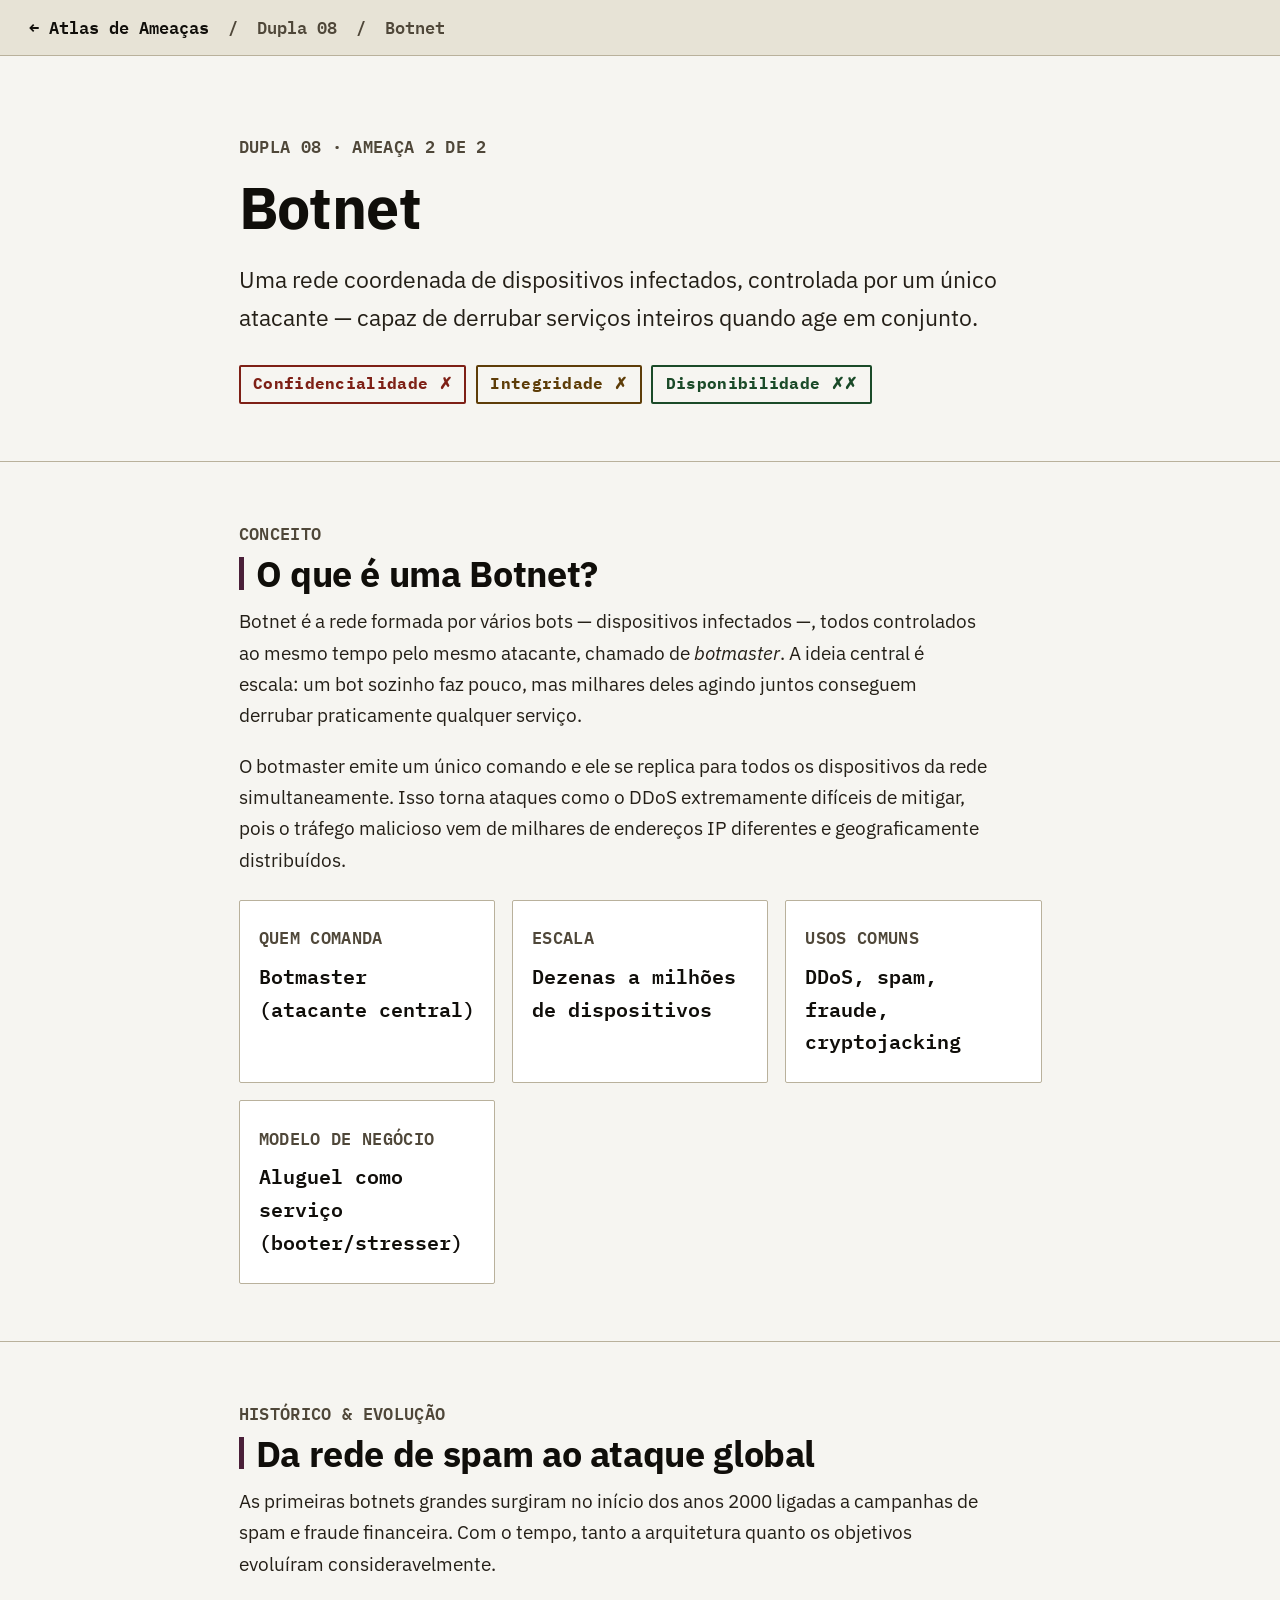
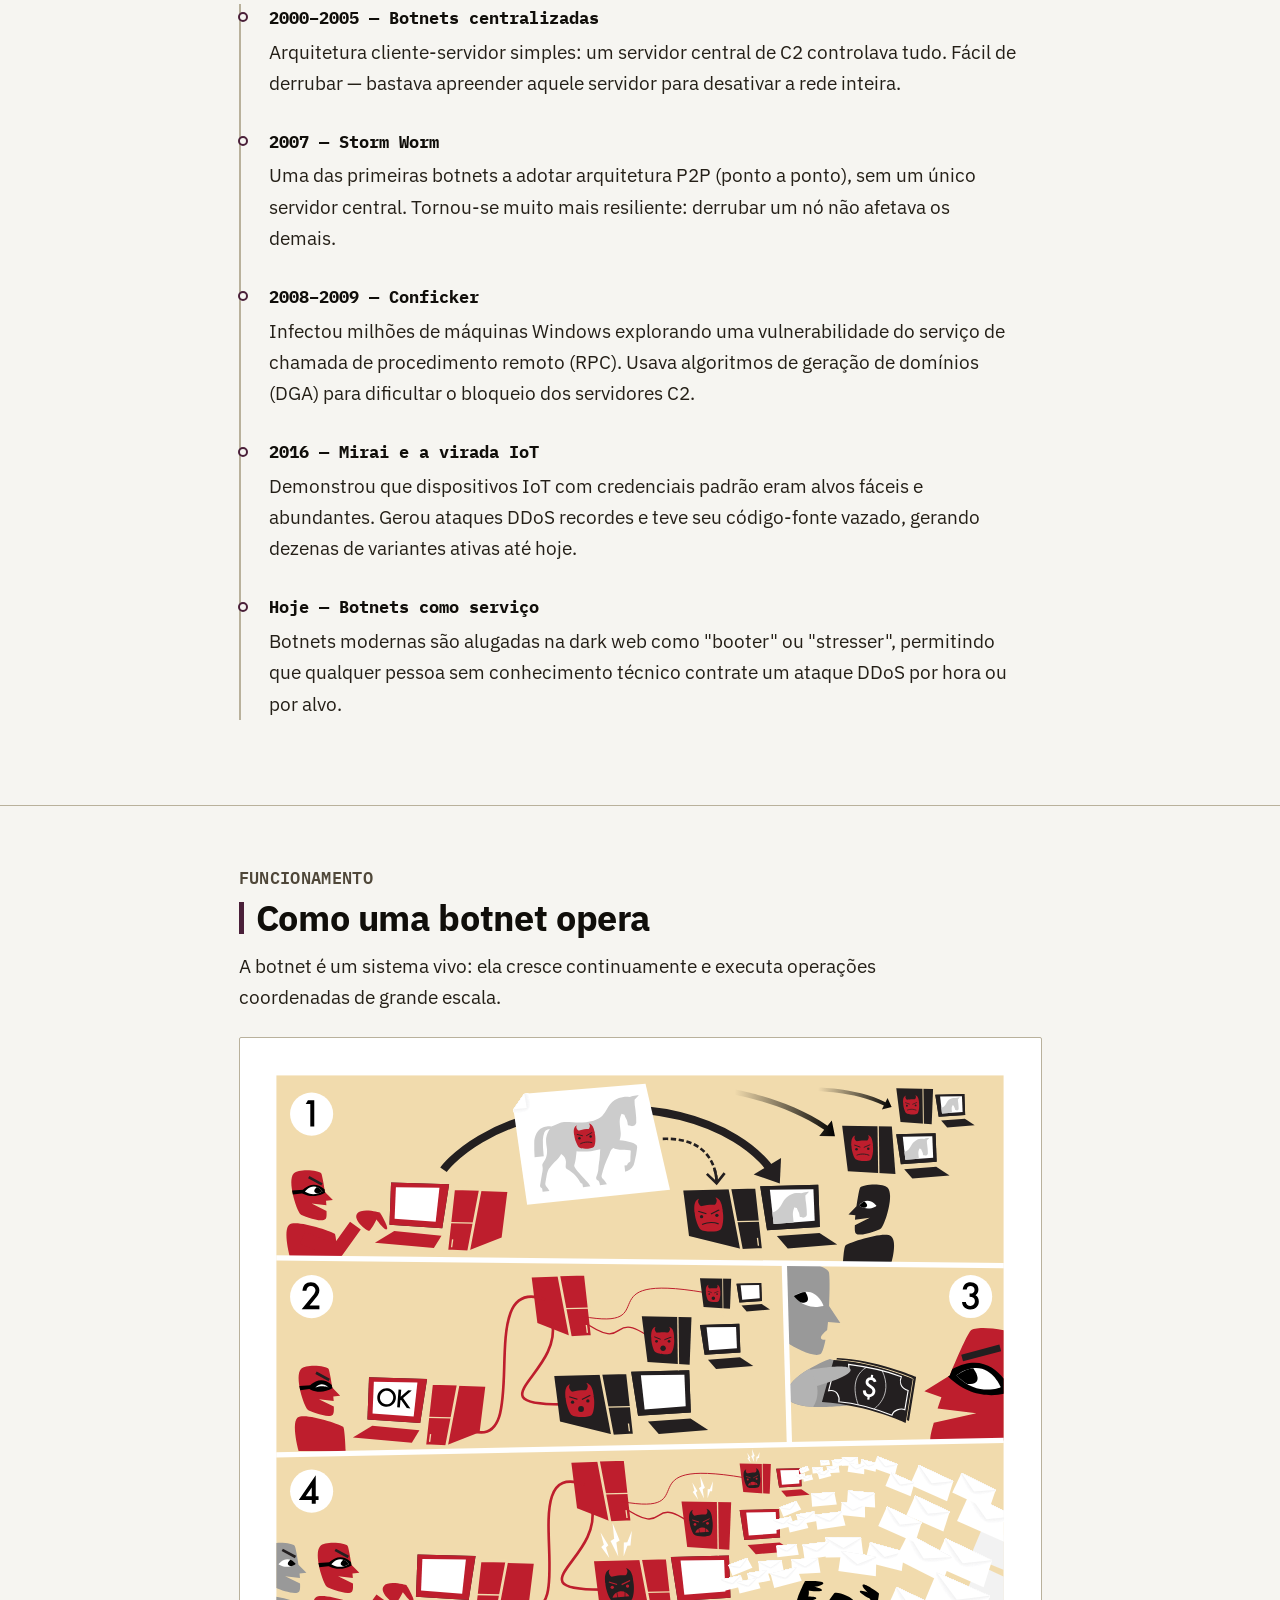
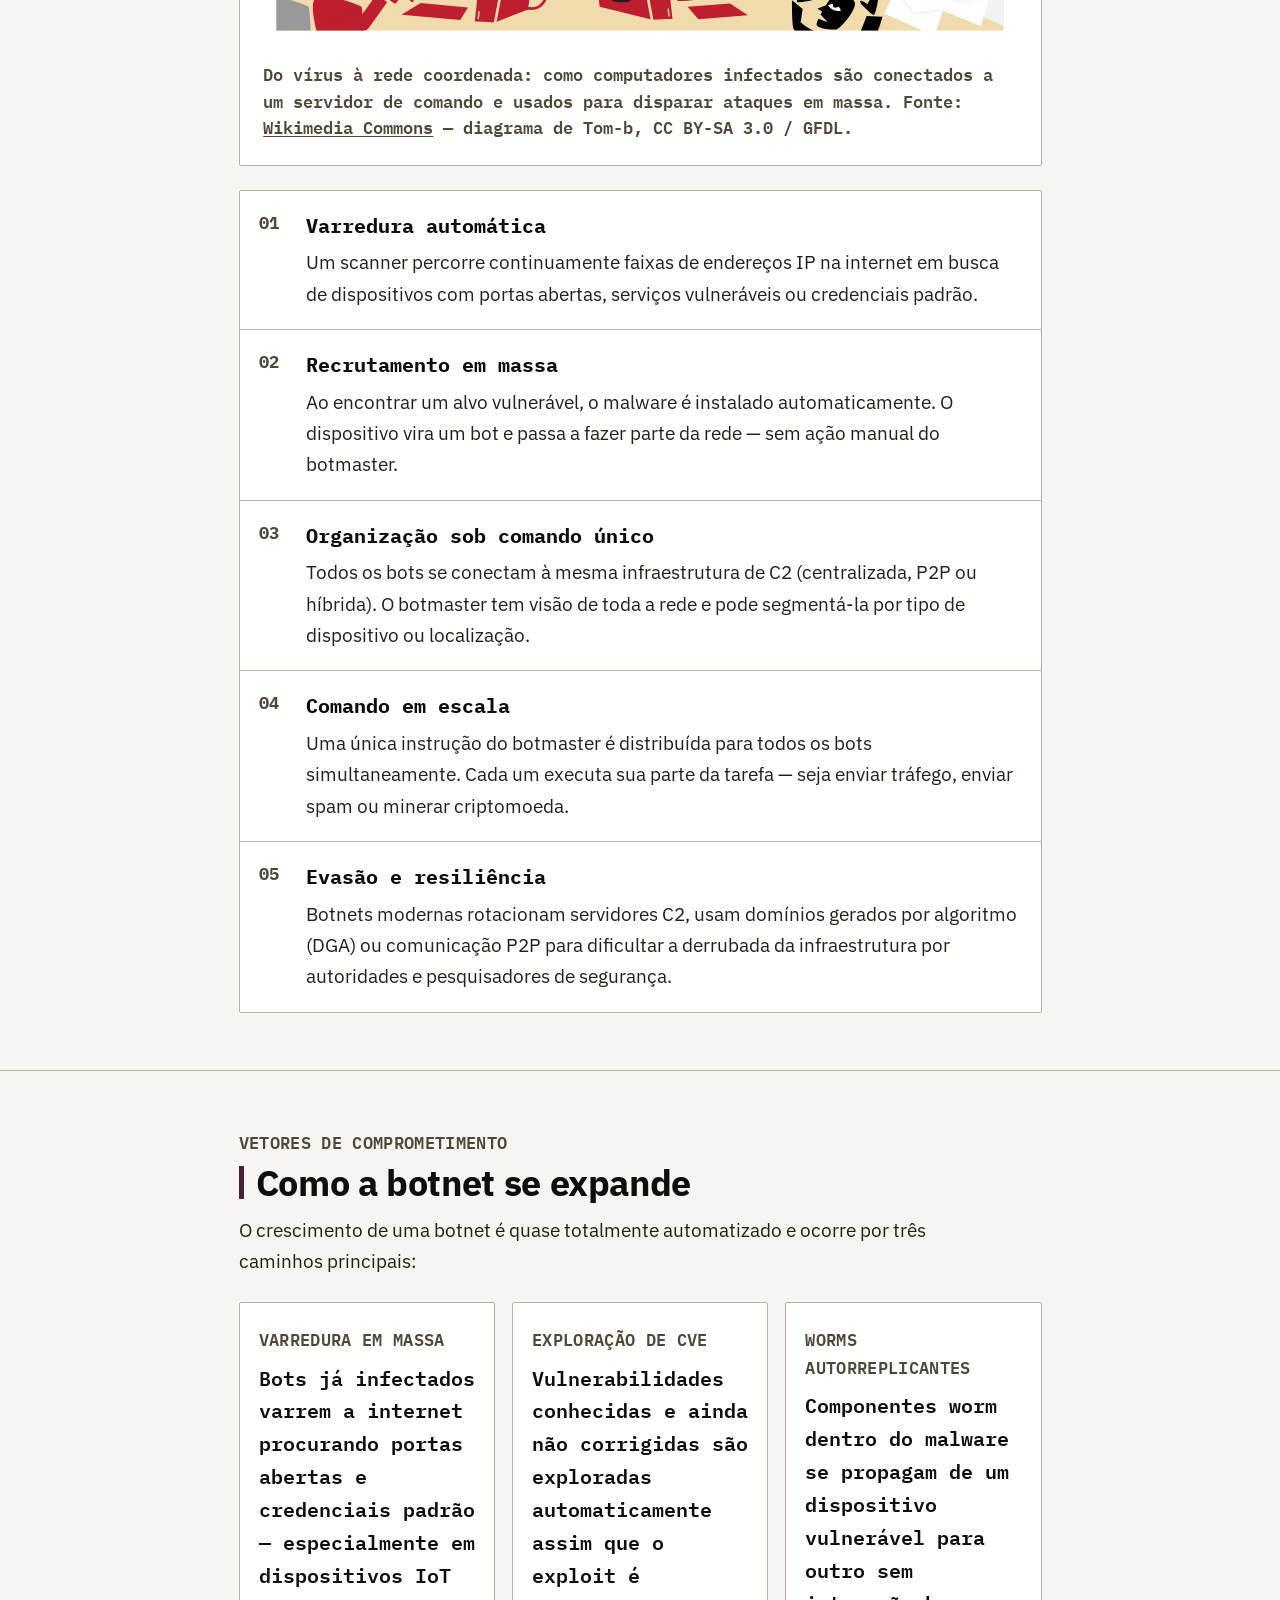
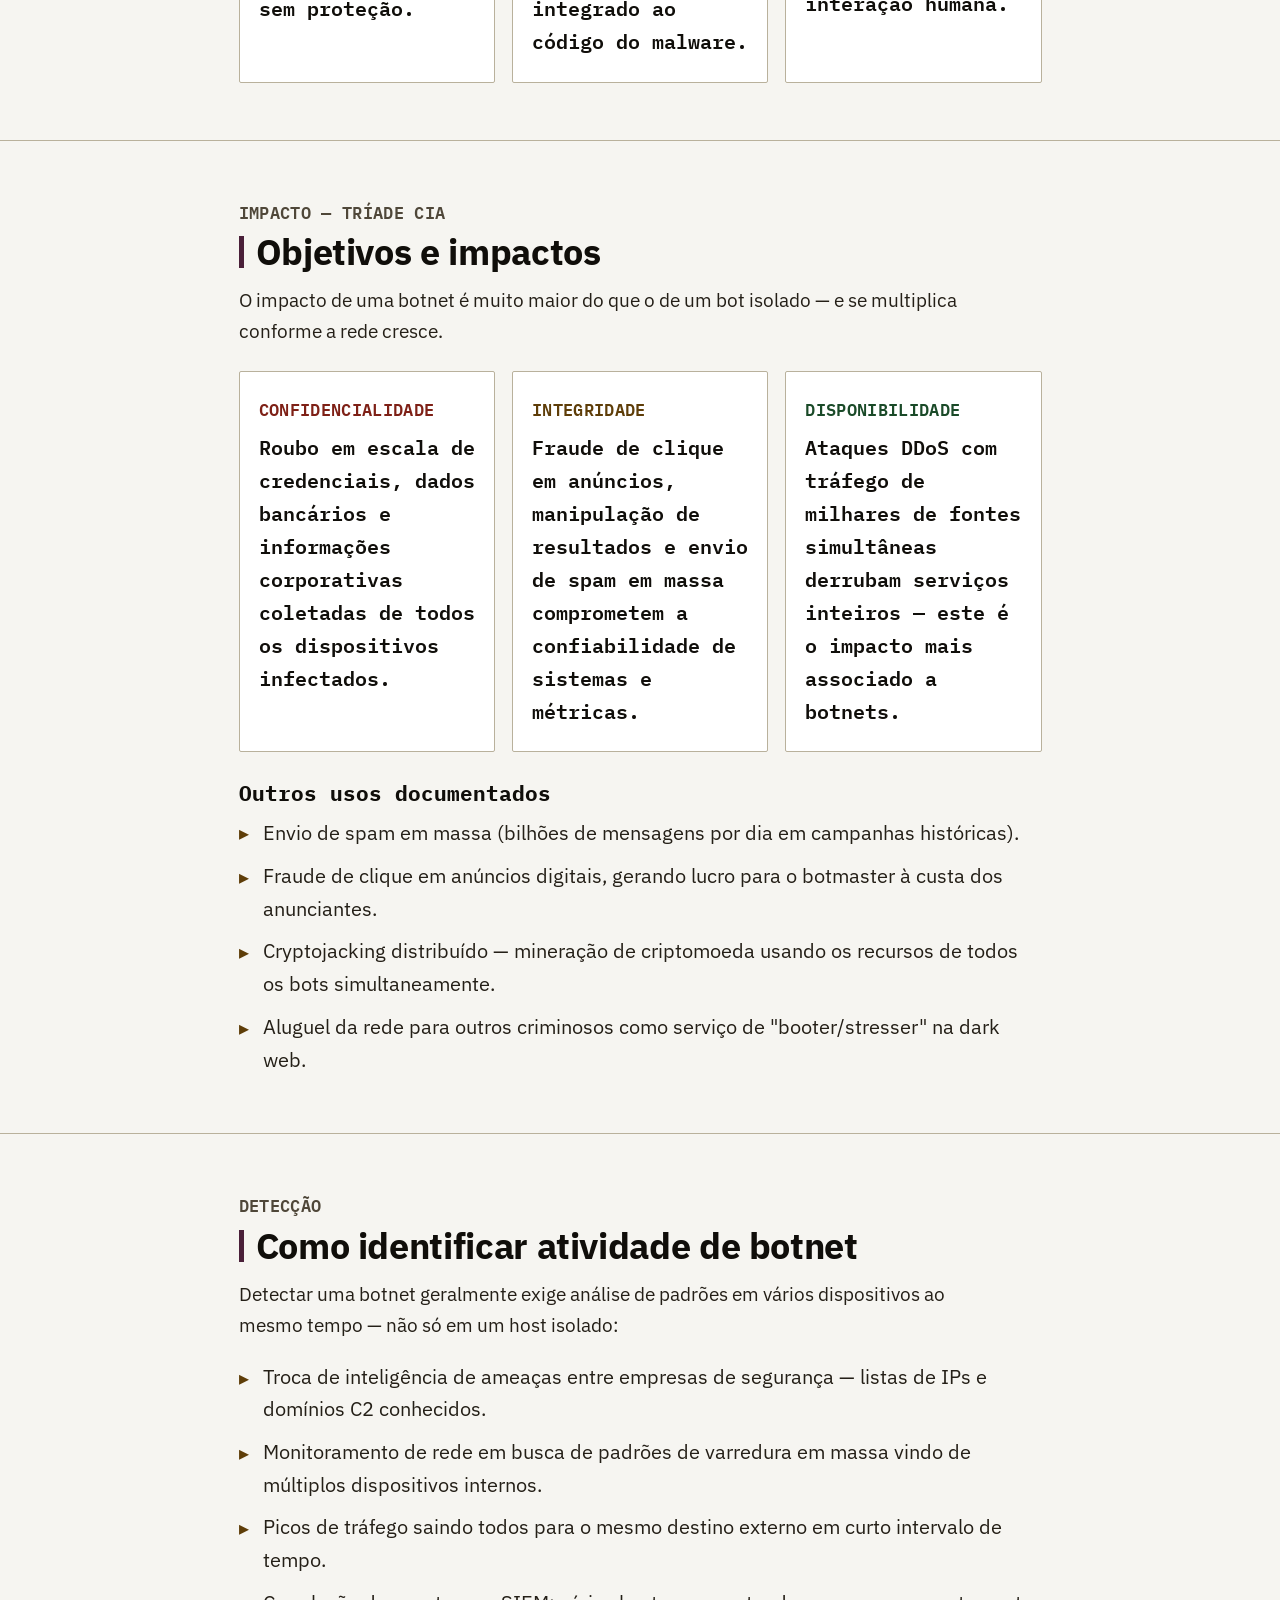
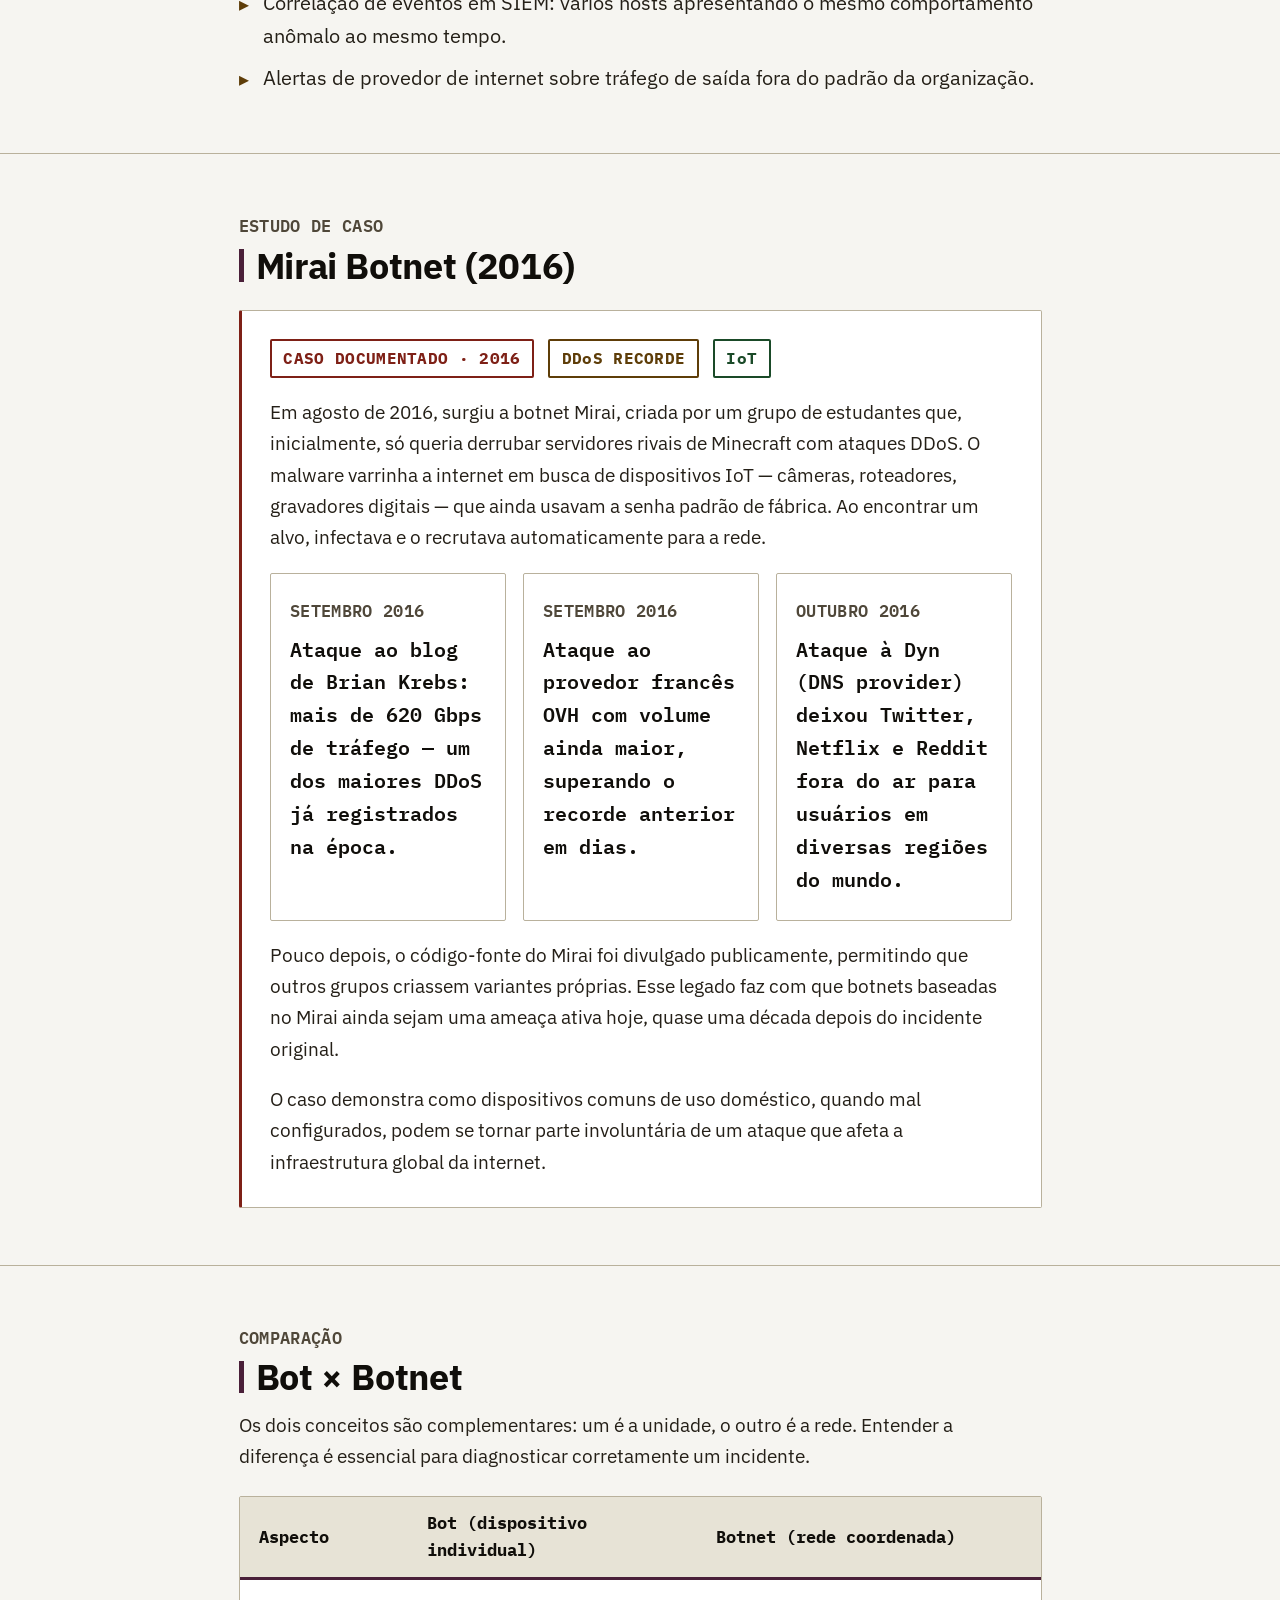
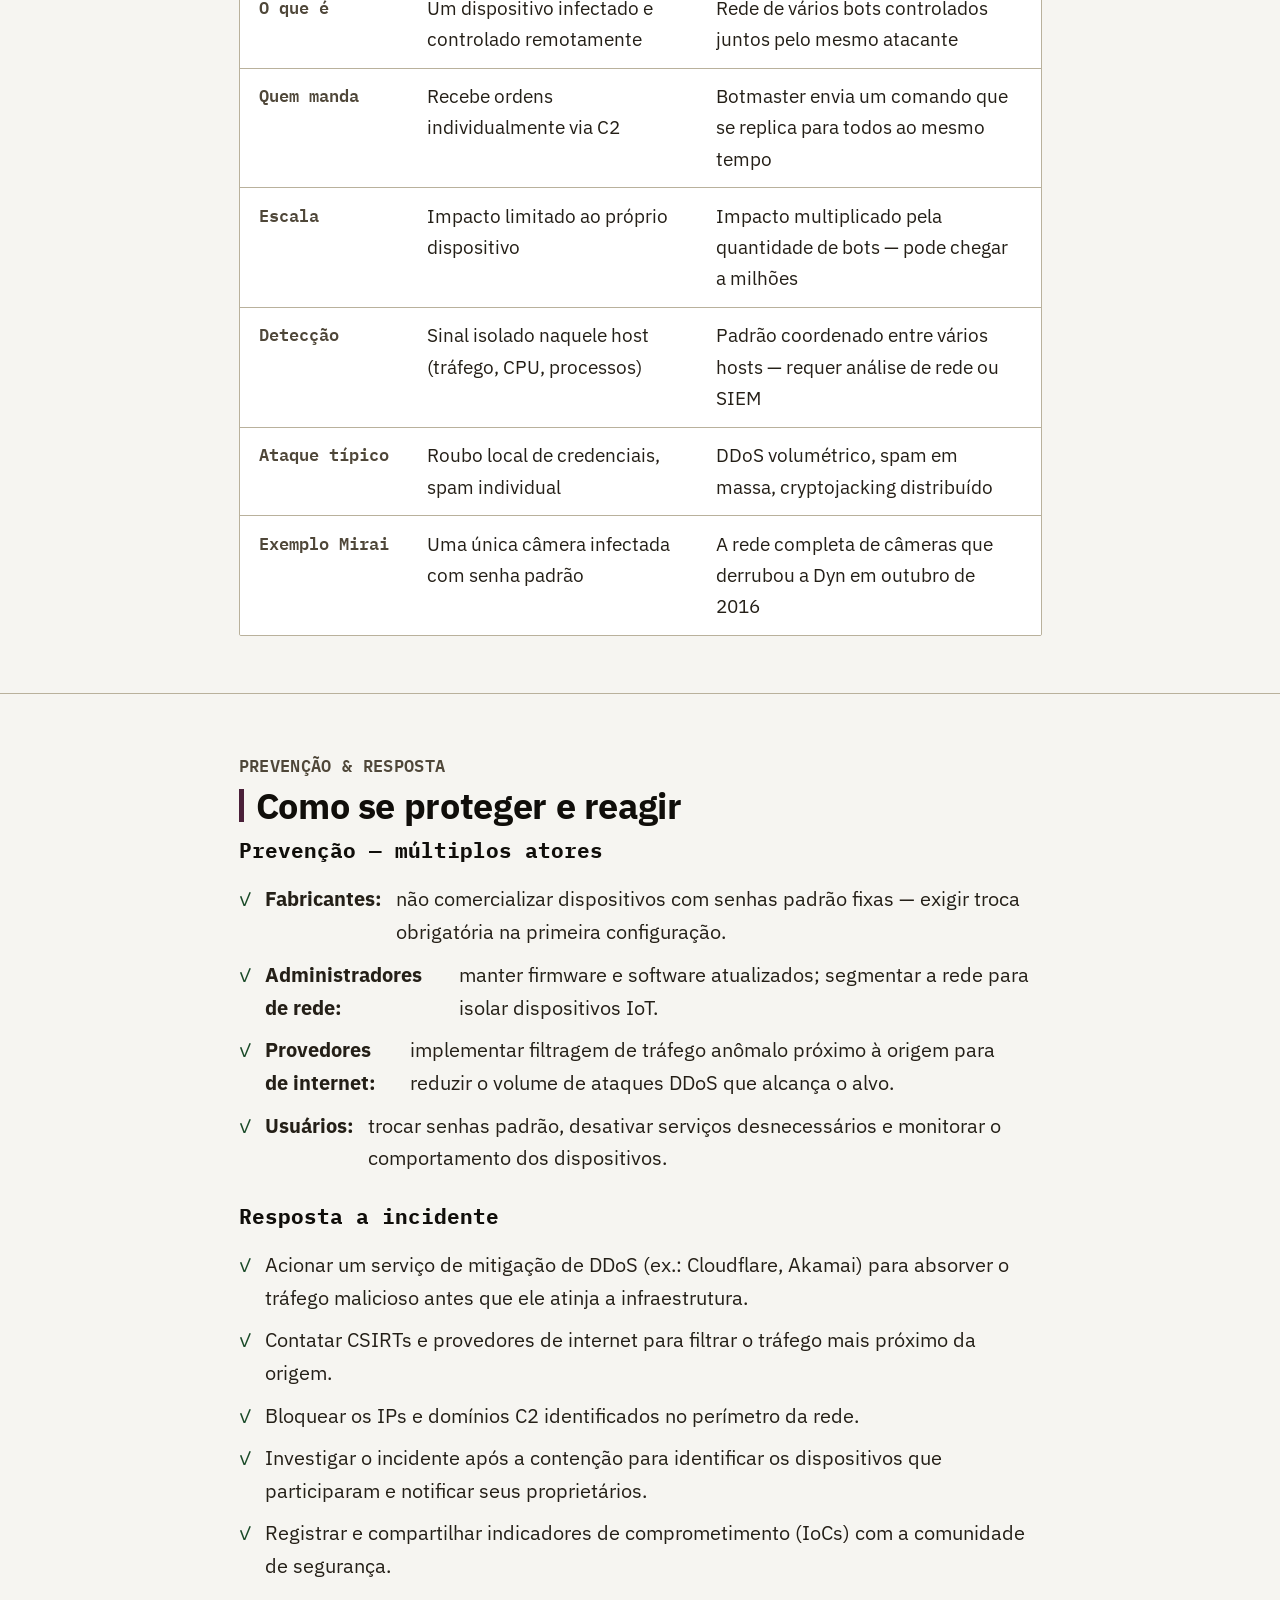
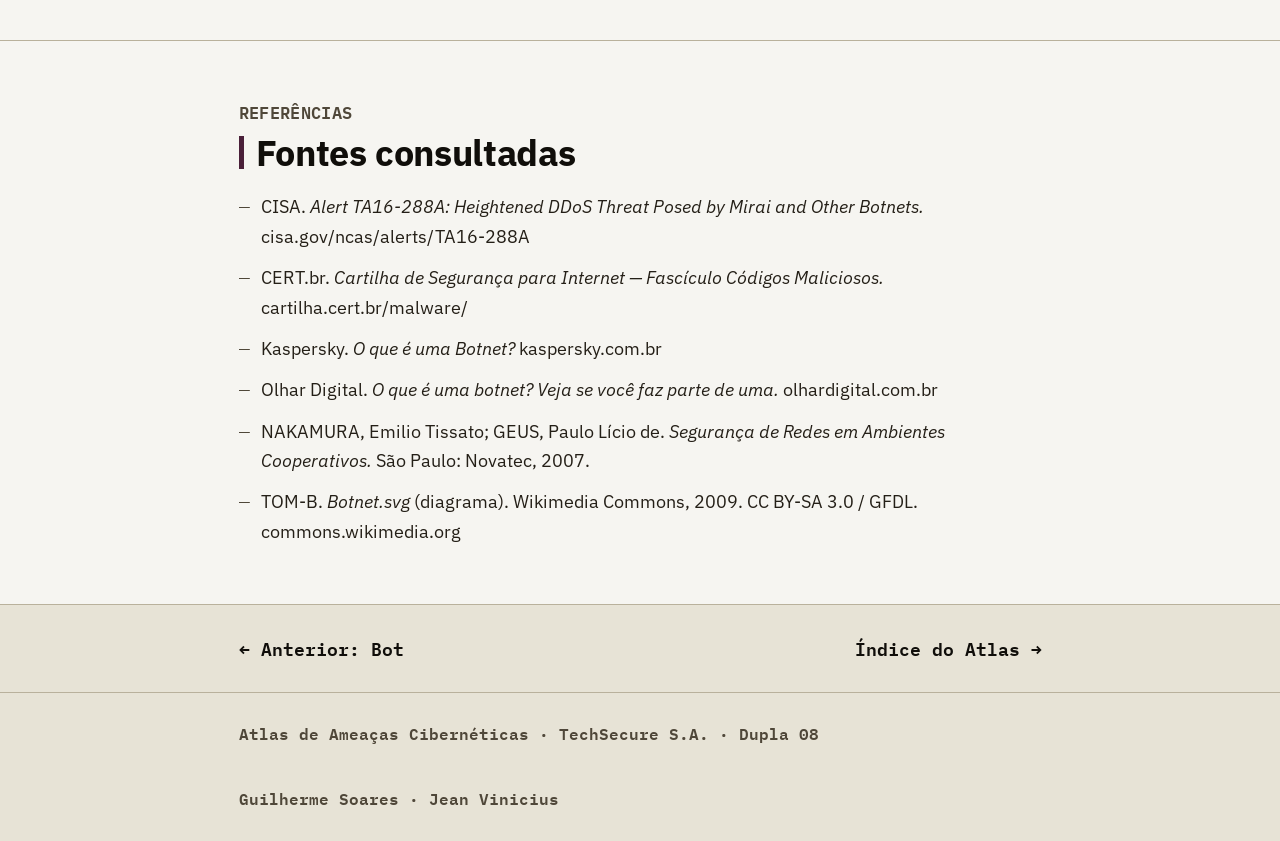
==== dupla08/botnet.html @ 84346258 "Add files via upload" ====
<!DOCTYPE html>
<html lang="pt-BR">
<head>
  <meta charset="UTF-8" />
  <meta name="viewport" content="width=device-width, initial-scale=1.0" />
  <title>Botnet — Atlas de Ameaças Cibernéticas | Dupla 08</title>
  <link rel="stylesheet" href="style.css" />
</head>
<body>

  <!-- Topbar de navegação -->
  <nav class="topbar">
    <a href="../index.html">← Atlas de Ameaças</a>
    <span class="sep">/</span>
    <span>Dupla 08</span>
    <span class="sep">/</span>
    <span>Botnet</span>
  </nav>

  <main>

    <!-- ======= HERO ======= -->
    <section class="hero">
      <div class="container">
        <p class="hero-label">DUPLA 08 · AMEAÇA 2 DE 2</p>
        <h1 class="hero-title">
          <span class="keyword">Botnet</span>
        </h1>
        <p class="hero-summary">
          Uma rede coordenada de dispositivos infectados, controlada por um único atacante — capaz de derrubar serviços inteiros quando age em conjunto.
        </p>
        <div class="cia-badges">
          <span class="badge badge-c">Confidencialidade ✗</span>
          <span class="badge badge-i">Integridade ✗</span>
          <span class="badge badge-a">Disponibilidade ✗✗</span>
        </div>
      </div>
    </section>

    <!-- ======= O QUE É ======= -->
    <section id="conceito">
      <div class="container">
        <span class="section-tag">CONCEITO</span>
        <h2>O que é uma Botnet?</h2>
        <p>
          Botnet é a rede formada por vários bots — dispositivos infectados —, todos controlados ao mesmo tempo pelo mesmo atacante, chamado de <em>botmaster</em>. A ideia central é escala: um bot sozinho faz pouco, mas milhares deles agindo juntos conseguem derrubar praticamente qualquer serviço.
        </p>
        <p>
          O botmaster emite um único comando e ele se replica para todos os dispositivos da rede simultaneamente. Isso torna ataques como o DDoS extremamente difíceis de mitigar, pois o tráfego malicioso vem de milhares de endereços IP diferentes e geograficamente distribuídos.
        </p>

        <div class="card-grid">
          <div class="card">
            <p class="card-label">QUEM COMANDA</p>
            <p class="card-value">Botmaster (atacante central)</p>
          </div>
          <div class="card">
            <p class="card-label">ESCALA</p>
            <p class="card-value">Dezenas a milhões de dispositivos</p>
          </div>
          <div class="card">
            <p class="card-label">USOS COMUNS</p>
            <p class="card-value">DDoS, spam, fraude, cryptojacking</p>
          </div>
          <div class="card">
            <p class="card-label">MODELO DE NEGÓCIO</p>
            <p class="card-value">Aluguel como serviço (booter/stresser)</p>
          </div>
        </div>
      </div>
    </section>

    <!-- ======= HISTÓRICO ======= -->
    <section id="historico">
      <div class="container">
        <span class="section-tag">HISTÓRICO &amp; EVOLUÇÃO</span>
        <h2>Da rede de spam ao ataque global</h2>
        <p>
          As primeiras botnets grandes surgiram no início dos anos 2000 ligadas a campanhas de spam e fraude financeira. Com o tempo, tanto a arquitetura quanto os objetivos evoluíram consideravelmente.
        </p>

        <div class="timeline">
          <div class="timeline-item">
            <p class="timeline-year">2000–2005 — Botnets centralizadas</p>
            <p>Arquitetura cliente-servidor simples: um servidor central de C2 controlava tudo. Fácil de derrubar — bastava apreender aquele servidor para desativar a rede inteira.</p>
          </div>
          <div class="timeline-item">
            <p class="timeline-year">2007 — Storm Worm</p>
            <p>Uma das primeiras botnets a adotar arquitetura P2P (ponto a ponto), sem um único servidor central. Tornou-se muito mais resiliente: derrubar um nó não afetava os demais.</p>
          </div>
          <div class="timeline-item">
            <p class="timeline-year">2008–2009 — Conficker</p>
            <p>Infectou milhões de máquinas Windows explorando uma vulnerabilidade do serviço de chamada de procedimento remoto (RPC). Usava algoritmos de geração de domínios (DGA) para dificultar o bloqueio dos servidores C2.</p>
          </div>
          <div class="timeline-item">
            <p class="timeline-year">2016 — Mirai e a virada IoT</p>
            <p>Demonstrou que dispositivos IoT com credenciais padrão eram alvos fáceis e abundantes. Gerou ataques DDoS recordes e teve seu código-fonte vazado, gerando dezenas de variantes ativas até hoje.</p>
          </div>
          <div class="timeline-item">
            <p class="timeline-year">Hoje — Botnets como serviço</p>
            <p>Botnets modernas são alugadas na dark web como "booter" ou "stresser", permitindo que qualquer pessoa sem conhecimento técnico contrate um ataque DDoS por hora ou por alvo.</p>
          </div>
        </div>
      </div>
    </section>

    <!-- ======= COMO FUNCIONA ======= -->
    <section id="funcionamento">
      <div class="container">
        <span class="section-tag">FUNCIONAMENTO</span>
        <h2>Como uma botnet opera</h2>
        <p>
          A botnet é um sistema vivo: ela cresce continuamente e executa operações coordenadas de grande escala.
        </p>

        <figure class="figure">
          <img src="assets/botnet-diagram.svg" alt="Diagrama em quatro etapas mostrando como um criador de vírus infecta computadores, que se conectam a um servidor de comando e controle, e como um operador de spam compra acesso a essa rede para disparar ataques em massa." />
          <figcaption class="figure-caption">
            Do vírus à rede coordenada: como computadores infectados são conectados a um servidor de comando e usados para disparar ataques em massa.
            Fonte: <a href="https://commons.wikimedia.org/wiki/File:Botnet.svg" target="_blank" rel="noopener">Wikimedia Commons</a> — diagrama de Tom-b, CC BY-SA 3.0 / GFDL.
          </figcaption>
        </figure>

        <div class="steps">
          <div class="step">
            <strong>Varredura automática</strong>
            Um scanner percorre continuamente faixas de endereços IP na internet em busca de dispositivos com portas abertas, serviços vulneráveis ou credenciais padrão.
          </div>
          <div class="step">
            <strong>Recrutamento em massa</strong>
            Ao encontrar um alvo vulnerável, o malware é instalado automaticamente. O dispositivo vira um bot e passa a fazer parte da rede — sem ação manual do botmaster.
          </div>
          <div class="step">
            <strong>Organização sob comando único</strong>
            Todos os bots se conectam à mesma infraestrutura de C2 (centralizada, P2P ou híbrida). O botmaster tem visão de toda a rede e pode segmentá-la por tipo de dispositivo ou localização.
          </div>
          <div class="step">
            <strong>Comando em escala</strong>
            Uma única instrução do botmaster é distribuída para todos os bots simultaneamente. Cada um executa sua parte da tarefa — seja enviar tráfego, enviar spam ou minerar criptomoeda.
          </div>
          <div class="step">
            <strong>Evasão e resiliência</strong>
            Botnets modernas rotacionam servidores C2, usam domínios gerados por algoritmo (DGA) ou comunicação P2P para dificultar a derrubada da infraestrutura por autoridades e pesquisadores de segurança.
          </div>
        </div>
      </div>
    </section>

    <!-- ======= VETORES ======= -->
    <section id="vetores">
      <div class="container">
        <span class="section-tag">VETORES DE COMPROMETIMENTO</span>
        <h2>Como a botnet se expande</h2>
        <p>
          O crescimento de uma botnet é quase totalmente automatizado e ocorre por três caminhos principais:
        </p>

        <div class="card-grid">
          <div class="card">
            <p class="card-label">VARREDURA EM MASSA</p>
            <p class="card-value">Bots já infectados varrem a internet procurando portas abertas e credenciais padrão — especialmente em dispositivos IoT sem proteção.</p>
          </div>
          <div class="card">
            <p class="card-label">EXPLORAÇÃO DE CVE</p>
            <p class="card-value">Vulnerabilidades conhecidas e ainda não corrigidas são exploradas automaticamente assim que o exploit é integrado ao código do malware.</p>
          </div>
          <div class="card">
            <p class="card-label">WORMS AUTORREPLICANTES</p>
            <p class="card-value">Componentes worm dentro do malware se propagam de um dispositivo vulnerável para outro sem interação humana.</p>
          </div>
        </div>
      </div>
    </section>

    <!-- ======= IMPACTO ======= -->
    <section id="impacto">
      <div class="container">
        <span class="section-tag">IMPACTO — TRÍADE CIA</span>
        <h2>Objetivos e impactos</h2>
        <p>
          O impacto de uma botnet é muito maior do que o de um bot isolado — e se multiplica conforme a rede cresce.
        </p>

        <div class="card-grid">
          <div class="card">
            <p class="card-label" style="color: var(--danger);">CONFIDENCIALIDADE</p>
            <p class="card-value">Roubo em escala de credenciais, dados bancários e informações corporativas coletadas de todos os dispositivos infectados.</p>
          </div>
          <div class="card">
            <p class="card-label" style="color: var(--warn);">INTEGRIDADE</p>
            <p class="card-value">Fraude de clique em anúncios, manipulação de resultados e envio de spam em massa comprometem a confiabilidade de sistemas e métricas.</p>
          </div>
          <div class="card">
            <p class="card-label" style="color: var(--ok);">DISPONIBILIDADE</p>
            <p class="card-value">Ataques DDoS com tráfego de milhares de fontes simultâneas derrubam serviços inteiros — este é o impacto mais associado a botnets.</p>
          </div>
        </div>

        <h3 style="margin-top: 1.5rem;">Outros usos documentados</h3>
        <ul class="signal-list" style="margin-top:.5rem;">
          <li>Envio de spam em massa (bilhões de mensagens por dia em campanhas históricas).</li>
          <li>Fraude de clique em anúncios digitais, gerando lucro para o botmaster à custa dos anunciantes.</li>
          <li>Cryptojacking distribuído — mineração de criptomoeda usando os recursos de todos os bots simultaneamente.</li>
          <li>Aluguel da rede para outros criminosos como serviço de "booter/stresser" na dark web.</li>
        </ul>
      </div>
    </section>

    <!-- ======= DETECÇÃO ======= -->
    <section id="deteccao">
      <div class="container">
        <span class="section-tag">DETECÇÃO</span>
        <h2>Como identificar atividade de botnet</h2>
        <p>
          Detectar uma botnet geralmente exige análise de padrões em vários dispositivos ao mesmo tempo — não só em um host isolado:
        </p>

        <ul class="signal-list">
          <li>Troca de inteligência de ameaças entre empresas de segurança — listas de IPs e domínios C2 conhecidos.</li>
          <li>Monitoramento de rede em busca de padrões de varredura em massa vindo de múltiplos dispositivos internos.</li>
          <li>Picos de tráfego saindo todos para o mesmo destino externo em curto intervalo de tempo.</li>
          <li>Correlação de eventos em SIEM: vários hosts apresentando o mesmo comportamento anômalo ao mesmo tempo.</li>
          <li>Alertas de provedor de internet sobre tráfego de saída fora do padrão da organização.</li>
        </ul>
      </div>
    </section>

    <!-- ======= ESTUDO DE CASO ======= -->
    <section id="caso">
      <div class="container">
        <span class="section-tag">ESTUDO DE CASO</span>
        <h2>Mirai Botnet (2016)</h2>

        <div class="casebox">
          <div class="casebox-header">
            <span class="casebox-badge">CASO DOCUMENTADO · 2016</span>
            <span class="casebox-badge" style="color:var(--warn); border-color:var(--warn);">DDoS RECORDE</span>
            <span class="casebox-badge" style="color:var(--ok); border-color:var(--ok);">IoT</span>
          </div>

          <p>
            Em agosto de 2016, surgiu a botnet Mirai, criada por um grupo de estudantes que, inicialmente, só queria derrubar servidores rivais de Minecraft com ataques DDoS. O malware varrinha a internet em busca de dispositivos IoT — câmeras, roteadores, gravadores digitais — que ainda usavam a senha padrão de fábrica. Ao encontrar um alvo, infectava e o recrutava automaticamente para a rede.
          </p>

          <div class="card-grid" style="margin: 1rem 0;">
            <div class="card">
              <p class="card-label">SETEMBRO 2016</p>
              <p class="card-value">Ataque ao blog de Brian Krebs: mais de 620 Gbps de tráfego — um dos maiores DDoS já registrados na época.</p>
            </div>
            <div class="card">
              <p class="card-label">SETEMBRO 2016</p>
              <p class="card-value">Ataque ao provedor francês OVH com volume ainda maior, superando o recorde anterior em dias.</p>
            </div>
            <div class="card">
              <p class="card-label">OUTUBRO 2016</p>
              <p class="card-value">Ataque à Dyn (DNS provider) deixou Twitter, Netflix e Reddit fora do ar para usuários em diversas regiões do mundo.</p>
            </div>
          </div>

          <p>
            Pouco depois, o código-fonte do Mirai foi divulgado publicamente, permitindo que outros grupos criassem variantes próprias. Esse legado faz com que botnets baseadas no Mirai ainda sejam uma ameaça ativa hoje, quase uma década depois do incidente original.
          </p>
          <p>
            O caso demonstra como dispositivos comuns de uso doméstico, quando mal configurados, podem se tornar parte involuntária de um ataque que afeta a infraestrutura global da internet.
          </p>
          
        </div>
      </div>
    </section>

    <!-- ======= TABELA COMPARATIVA ======= -->
    <section id="comparacao">
      <div class="container">
        <span class="section-tag">COMPARAÇÃO</span>
        <h2>Bot × Botnet</h2>
        <p>
          Os dois conceitos são complementares: um é a unidade, o outro é a rede. Entender a diferença é essencial para diagnosticar corretamente um incidente.
        </p>

        <div class="table-wrap">
          <table>
            <thead>
              <tr>
                <th>Aspecto</th>
                <th>Bot (dispositivo individual)</th>
                <th>Botnet (rede coordenada)</th>
              </tr>
            </thead>
            <tbody>
              <tr>
                <td>O que é</td>
                <td>Um dispositivo infectado e controlado remotamente</td>
                <td>Rede de vários bots controlados juntos pelo mesmo atacante</td>
              </tr>
              <tr>
                <td>Quem manda</td>
                <td>Recebe ordens individualmente via C2</td>
                <td>Botmaster envia um comando que se replica para todos ao mesmo tempo</td>
              </tr>
              <tr>
                <td>Escala</td>
                <td>Impacto limitado ao próprio dispositivo</td>
                <td>Impacto multiplicado pela quantidade de bots — pode chegar a milhões</td>
              </tr>
              <tr>
                <td>Detecção</td>
                <td>Sinal isolado naquele host (tráfego, CPU, processos)</td>
                <td>Padrão coordenado entre vários hosts — requer análise de rede ou SIEM</td>
              </tr>
              <tr>
                <td>Ataque típico</td>
                <td>Roubo local de credenciais, spam individual</td>
                <td>DDoS volumétrico, spam em massa, cryptojacking distribuído</td>
              </tr>
              <tr>
                <td>Exemplo Mirai</td>
                <td>Uma única câmera infectada com senha padrão</td>
                <td>A rede completa de câmeras que derrubou a Dyn em outubro de 2016</td>
              </tr>
            </tbody>
          </table>
        </div>
      </div>
    </section>

    <!-- ======= PREVENÇÃO E RESPOSTA ======= -->
    <section id="prevencao">
      <div class="container">
        <span class="section-tag">PREVENÇÃO &amp; RESPOSTA</span>
        <h2>Como se proteger e reagir</h2>

        <h3>Prevenção — múltiplos atores</h3>
        <ul class="checklist">
          <li><strong>Fabricantes:</strong> não comercializar dispositivos com senhas padrão fixas — exigir troca obrigatória na primeira configuração.</li>
          <li><strong>Administradores de rede:</strong> manter firmware e software atualizados; segmentar a rede para isolar dispositivos IoT.</li>
          <li><strong>Provedores de internet:</strong> implementar filtragem de tráfego anômalo próximo à origem para reduzir o volume de ataques DDoS que alcança o alvo.</li>
          <li><strong>Usuários:</strong> trocar senhas padrão, desativar serviços desnecessários e monitorar o comportamento dos dispositivos.</li>
        </ul>

        <h3 style="margin-top:1.5rem;">Resposta a incidente</h3>
        <ul class="checklist">
          <li>Acionar um serviço de mitigação de DDoS (ex.: Cloudflare, Akamai) para absorver o tráfego malicioso antes que ele atinja a infraestrutura.</li>
          <li>Contatar CSIRTs e provedores de internet para filtrar o tráfego mais próximo da origem.</li>
          <li>Bloquear os IPs e domínios C2 identificados no perímetro da rede.</li>
          <li>Investigar o incidente após a contenção para identificar os dispositivos que participaram e notificar seus proprietários.</li>
          <li>Registrar e compartilhar indicadores de comprometimento (IoCs) com a comunidade de segurança.</li>
        </ul>
      </div>
    </section>

    <!-- ======= REFERÊNCIAS ======= -->
    <section id="referencias">
      <div class="container">
        <span class="section-tag">REFERÊNCIAS</span>
        <h2>Fontes consultadas</h2>

        <ul class="ref-list">
          <li>
            CISA. <em>Alert TA16-288A: Heightened DDoS Threat Posed by Mirai and Other Botnets.</em>
            <a href="https://www.cisa.gov/ncas/alerts/TA16-288A" target="_blank" rel="noopener">cisa.gov/ncas/alerts/TA16-288A</a>
          </li>
          <li>
            CERT.br. <em>Cartilha de Segurança para Internet — Fascículo Códigos Maliciosos.</em>
            <a href="https://cartilha.cert.br/malware/" target="_blank" rel="noopener">cartilha.cert.br/malware/</a>
          </li>
          <li>
            Kaspersky. <em>O que é uma Botnet?</em>
            <a href="https://www.kaspersky.com.br/resource-center/threats/botnet-attacks" target="_blank" rel="noopener">kaspersky.com.br</a>
          </li>
          <li>
            Olhar Digital. <em>O que é uma botnet? Veja se você faz parte de uma.</em>
            <a href="https://olhardigital.com.br/2025/12/09/seguranca/o-que-e-uma-botnet-veja-se-voce-faz-parte-de-uma/" target="_blank" rel="noopener">olhardigital.com.br</a>
          </li>
          <li>
            NAKAMURA, Emilio Tissato; GEUS, Paulo Lício de. <em>Segurança de Redes em Ambientes Cooperativos.</em> São Paulo: Novatec, 2007.
          </li>
          <li>
            TOM-B. <em>Botnet.svg</em> (diagrama). Wikimedia Commons, 2009. CC BY-SA 3.0 / GFDL.
            <a href="https://commons.wikimedia.org/wiki/File:Botnet.svg" target="_blank" rel="noopener">commons.wikimedia.org</a>
          </li>
        </ul>
      </div>
    </section>

  </main>

  <!-- Nav entre as páginas da dupla -->
  <nav class="dupla-nav">
    <div class="container">
      <div class="dupla-nav-inner">
        <a href="bot.html" class="dupla-nav-link">← Anterior: Bot</a>
        <a href="../index.html" class="dupla-nav-link">Índice do Atlas →</a>
      </div>
    </div>
  </nav>

  <footer>
    <div class="container">
      <div class="footer-inner">
        <p class="footer-copy">Atlas de Ameaças Cibernéticas · TechSecure S.A. · Dupla 08</p>
        <p class="footer-copy">Guilherme Soares · Jean Vinicius</p>
      </div>
    </div>
  </footer>

</body>
</html>
---- dupla08/style.css ----
/* =============================================
   Dupla 08 — Bot & Botnet | Atlas de Ameaças
   ============================================= */

@import url('https://fonts.googleapis.com/css2?family=IBM+Plex+Mono:wght@400;600;700&family=IBM+Plex+Sans:ital,wght@0,400;0,500;0,600;0,700;0,800;1,400&display=swap');

/* --- Tokens ---------------------------------- */
:root {
  --ink:          #100e0a;
  --ink-soft:     #241f17;
  --ink-faint:    #4f4739;
  --paper:        #f6f5f1;
  --paper-surface:#e7e3d6;
  --paper-card:   #ffffff;
  --line:         #b9b19c;
  --accent:       #4a2039;
  --accent-soft:  #efe1e8;
  --danger:       #7e2016;
  --warn:         #5e3d08;
  --ok:           #1a4a28;
  --radius:       2px;
  --mono:         'IBM Plex Mono', monospace;
  --sans:         'IBM Plex Sans', sans-serif;
}

/* --- Reset ----------------------------------- */
*, *::before, *::after { box-sizing: border-box; margin: 0; padding: 0; }

html { font-size: 19px; scroll-behavior: smooth; }

body {
  background: var(--paper);
  color: var(--ink-soft);
  font-family: var(--sans);
  font-weight: 400;
  line-height: 1.65;
  min-height: 100vh;
}

/* --- Tipografia ------------------------------ */
h1, h2 {
  font-family: var(--sans);
  font-weight: 800;
  color: var(--ink);
  line-height: 1.15;
  letter-spacing: -0.01em;
}

h3, h4 {
  font-family: var(--mono);
  font-weight: 700;
  color: var(--ink);
  line-height: 1.25;
}

h1 { font-size: clamp(2.1rem, 4.6vw, 3.3rem); }

h2 {
  font-size: clamp(1.5rem, 2.8vw, 1.95rem);
  margin-bottom: .65rem;
  padding-left: .9rem;
  position: relative;
}
h2::before {
  content: '';
  position: absolute;
  left: 0; top: .12em; bottom: .12em;
  width: 5px;
  background: var(--accent);
}

h3 { font-size: 1.1rem; margin-bottom: .4rem; }

p { max-width: 68ch; margin-bottom: 1rem; color: var(--ink-soft); }
p:last-child { margin-bottom: 0; }

a { color: var(--accent); text-decoration: none; }
a:hover { text-decoration: underline; text-underline-offset: 2px; }
a:focus-visible { outline: 2px solid var(--accent); outline-offset: 2px; }

code, .mono {
  font-family: var(--mono);
  font-size: .85em;
  color: var(--ink);
  background: var(--paper-card);
  border: 1px solid var(--line);
  border-radius: var(--radius);
  padding: .15em .4em;
}

/* --- Layout ---------------------------------- */
.container {
  max-width: 860px;
  margin: 0 auto;
  padding: 0 1.5rem;
}

section {
  padding: 3rem 0;
  border-bottom: 1px solid var(--line);
}
section:last-of-type { border-bottom: none; }

/* --- Topbar ---------------------------------- */
.topbar {
  background: var(--paper-surface);
  border-bottom: 1px solid var(--line);
  padding: .7rem 1.5rem;
  font-family: var(--mono);
  font-weight: 600;
  font-size: .9rem;
  color: var(--ink-faint);
  display: flex;
  align-items: center;
  gap: 1rem;
}
.topbar a { color: var(--ink); font-size: .9rem; }
.topbar a:hover { color: var(--accent); }
.topbar .sep { color: var(--ink-faint); }

/* --- Hero ------------------------------------ */
.hero {
  position: relative;
  overflow: hidden;
  padding: 4rem 0 3rem;
  border-bottom: 1px solid var(--line);
}
.network-motif {
  position: absolute;
  top: -3rem;
  right: -4rem;
  width: 480px;
  height: 480px;
  opacity: .22;
  pointer-events: none;
}
.hero-label {
  font-family: var(--mono);
  font-weight: 600;
  font-size: .9rem;
  color: var(--ink-faint);
  margin-bottom: .75rem;
  letter-spacing: .02em;
}
.hero-title {
  margin-bottom: 1rem;
}
.hero-title .keyword {
  color: var(--ink);
}
.hero-summary {
  font-size: 1.2rem;
  color: var(--ink-soft);
  max-width: 60ch;
  margin-bottom: 1.5rem;
}
.cia-badges {
  display: flex;
  gap: .5rem;
  flex-wrap: wrap;
}
.badge {
  font-family: var(--mono);
  font-weight: 700;
  font-size: .82rem;
  padding: .3em .8em;
  border-radius: var(--radius);
  border: 2px solid;
  letter-spacing: .02em;
}
.badge-c { color: var(--danger); border-color: var(--danger); }
.badge-i { color: var(--warn);   border-color: var(--warn); }
.badge-a { color: var(--ok);     border-color: var(--ok); }

/* --- Seção de conteúdo ----------------------- */
.section-tag {
  font-family: var(--mono);
  font-weight: 600;
  font-size: .9rem;
  color: var(--ink-faint);
  letter-spacing: .02em;
  display: block;
  margin-bottom: .3rem;
}

/* --- Cards ----------------------------------- */
.card-grid {
  display: grid;
  grid-template-columns: repeat(auto-fit, minmax(200px, 1fr));
  gap: .9rem;
  margin-top: 1.25rem;
}
.card-grid.stack {
  grid-template-columns: 1fr;
}
.card {
  background: var(--paper-card);
  border: 1px solid var(--line);
  border-radius: var(--radius);
  padding: 1.25rem 1rem;
}
.card-label {
  font-family: var(--mono);
  font-weight: 600;
  font-size: .88rem;
  color: var(--ink-faint);
  margin-bottom: .4rem;
  letter-spacing: .02em;
}
.card-value {
  font-family: var(--mono);
  font-weight: 600;
  font-size: 1.05rem;
  color: var(--ink);
}

/* --- Timeline -------------------------------- */
.timeline {
  margin-top: 1.25rem;
  position: relative;
  padding-left: 1.5rem;
  border-left: 2px solid var(--line);
}
.timeline-item {
  position: relative;
  margin-bottom: 1.5rem;
}
.timeline-item::before {
  content: '';
  position: absolute;
  left: -1.625rem;
  top: .45rem;
  width: 10px; height: 10px;
  border-radius: 50%;
  background: var(--paper);
  border: 2px solid var(--accent);
}
.timeline-year {
  font-family: var(--mono);
  font-size: .92rem;
  font-weight: 700;
  color: var(--ink);
  margin-bottom: .2rem;
}

/* --- Steps ----------------------------------- */
.steps {
  counter-reset: step;
  margin-top: 1.25rem;
  display: flex;
  flex-direction: column;
  gap: 1px;
  background: var(--line);
  border: 1px solid var(--line);
  border-radius: var(--radius);
  overflow: hidden;
}
.step {
  counter-increment: step;
  background: var(--paper-card);
  padding: 1rem 1rem 1rem 3.5rem;
  position: relative;
}
.step::before {
  content: counter(step, decimal-leading-zero);
  position: absolute;
  left: 1rem; top: 1rem;
  font-family: var(--mono);
  font-weight: 700;
  font-size: .88rem;
  color: var(--ink-faint);
}
.step strong {
  font-family: var(--mono);
  font-weight: 700;
  font-size: 1.05rem;
  color: var(--ink);
  display: block;
  margin-bottom: .25rem;
}

/* --- Sinais / lista de detecção -------------- */
.signal-list {
  list-style: none;
  margin-top: 1rem;
  display: flex;
  flex-direction: column;
  gap: .5rem;
}
.signal-list li {
  display: flex;
  gap: .75rem;
  align-items: flex-start;
  font-size: 1.05rem;
  color: var(--ink-soft);
}
.signal-list li::before {
  content: '▸';
  font-family: var(--mono);
  color: var(--warn);
  flex-shrink: 0;
  margin-top: .05rem;
}

/* --- Prevenção / resposta -------------------- */
.checklist {
  list-style: none;
  margin-top: 1rem;
  display: flex;
  flex-direction: column;
  gap: .5rem;
}
.checklist li {
  display: flex;
  gap: .75rem;
  align-items: flex-start;
  font-size: 1.05rem;
  color: var(--ink-soft);
}
.checklist li::before {
  content: '✓';
  font-family: var(--mono);
  color: var(--ok);
  flex-shrink: 0;
}

/* --- Tabela comparativa ---------------------- */
.table-wrap {
  overflow-x: auto;
  margin-top: 1.25rem;
  border: 1px solid var(--line);
  border-radius: var(--radius);
}
table {
  width: 100%;
  border-collapse: collapse;
  font-size: 1rem;
}
th {
  font-family: var(--mono);
  font-weight: 700;
  font-size: .88rem;
  color: var(--ink);
  text-align: left;
  padding: .65rem 1rem;
  background: var(--paper-surface);
  border-bottom: 3px solid var(--accent);
}
td {
  padding: .65rem 1rem;
  border-bottom: 1px solid var(--line);
  vertical-align: top;
  background: var(--paper-card);
  color: var(--ink-soft);
}
tr:last-child td { border-bottom: none; }
td:first-child {
  font-family: var(--mono);
  font-weight: 600;
  font-size: .9rem;
  color: var(--ink-faint);
  white-space: nowrap;
}

/* --- Case study box -------------------------- */
.casebox {
  background: var(--paper-card);
  border: 1px solid var(--line);
  border-left: 3px solid var(--danger);
  border-radius: var(--radius);
  padding: 1.5rem;
  margin-top: 1.25rem;
}
.casebox-header {
  display: flex;
  align-items: center;
  gap: .75rem;
  margin-bottom: 1rem;
}
.casebox-badge {
  font-family: var(--mono);
  font-weight: 700;
  font-size: .85rem;
  color: var(--danger);
  border: 2px solid var(--danger);
  padding: .25em .7em;
  border-radius: var(--radius);
  letter-spacing: .02em;
  white-space: nowrap;
}

/* --- Figuras / diagramas ---------------------- */
.figure {
  margin-top: 1.25rem;
  border: 1px solid var(--line);
  border-radius: var(--radius);
  background: var(--paper-card);
  padding: 1.25rem;
}
.figure img {
  display: block;
  width: 100%;
  height: auto;
}
.figure-caption {
  margin-top: .9rem;
  font-family: var(--mono);
  font-weight: 600;
  font-size: .88rem;
  line-height: 1.6;
  color: var(--ink-faint);
}
.figure-caption a { color: var(--ink-faint); text-decoration: underline; text-underline-offset: 2px; }
.figure-caption a:hover { color: var(--accent); }

/* --- Referências ----------------------------- */
.ref-list {
  list-style: none;
  margin-top: 1rem;
  display: flex;
  flex-direction: column;
  gap: .6rem;
}
.ref-list li {
  font-size: .95rem;
  color: var(--ink-soft);
  padding-left: 1.2rem;
  position: relative;
}
.ref-list li::before {
  content: '—';
  position: absolute;
  left: 0;
  color: var(--ink-faint);
  font-family: var(--mono);
}
.ref-list a { color: var(--ink-soft); }
.ref-list a:hover { color: var(--accent); }

/* --- Nav dupla (link entre pages) ------------ */
.dupla-nav {
  background: var(--paper-surface);
  border-top: 1px solid var(--line);
  padding: 1.5rem 0;
}
.dupla-nav-inner {
  display: flex;
  justify-content: space-between;
  align-items: center;
  flex-wrap: wrap;
  gap: 1rem;
}
.dupla-nav-link {
  font-family: var(--mono);
  font-weight: 600;
  font-size: .95rem;
  color: var(--ink);
  display: flex;
  align-items: center;
  gap: .4rem;
}
.dupla-nav-link:hover { color: var(--accent); text-decoration: none; }

/* --- Footer ---------------------------------- */
footer {
  background: var(--paper-surface);
  border-top: 1px solid var(--line);
  padding: 1.5rem 0;
}
.footer-inner {
  display: flex;
  justify-content: space-between;
  align-items: flex-start;
  flex-wrap: wrap;
  gap: 1rem;
}
.footer-copy {
  font-family: var(--mono);
  font-weight: 600;
  font-size: .85rem;
  color: var(--ink-faint);
}

.section-note {
  margin-top: 1.5rem;
  color: var(--ink-faint);
  font-weight: 600;
  font-size: .92rem;
  font-style: italic;
}

/* --- Botões de rota (links para as ameaças) --- */
.route-links {
  display: flex;
  gap: .6rem;
  flex-wrap: wrap;
  margin-top: .85rem;
}
.route-links a {
  font-family: var(--mono);
  font-weight: 700;
  font-size: .98rem;
  color: var(--ink);
  background: var(--paper-surface);
  border: 2px solid var(--ink-faint);
  border-radius: var(--radius);
  padding: .55rem 1.15rem;
  text-decoration: none;
  transition: border-color .15s ease, color .15s ease, background-color .15s ease;
}
.route-links a:hover {
  border-color: var(--accent);
  color: var(--accent);
  background: var(--accent-soft);
  text-decoration: none;
}
.route-links a:focus-visible {
  outline: 2px solid var(--accent);
  outline-offset: 2px;
}

/* --- Responsivo ------------------------------ */
@media (max-width: 600px) {
  .topbar { flex-wrap: wrap; gap: .4rem; }
  .card-grid { grid-template-columns: 1fr; }
  .footer-inner { flex-direction: column; }
  .dupla-nav-inner { flex-direction: column; }
  th, td { padding: .5rem .65rem; }
}

@media (prefers-reduced-motion: reduce) {
  * { transition: none !important; animation: none !important; }
}
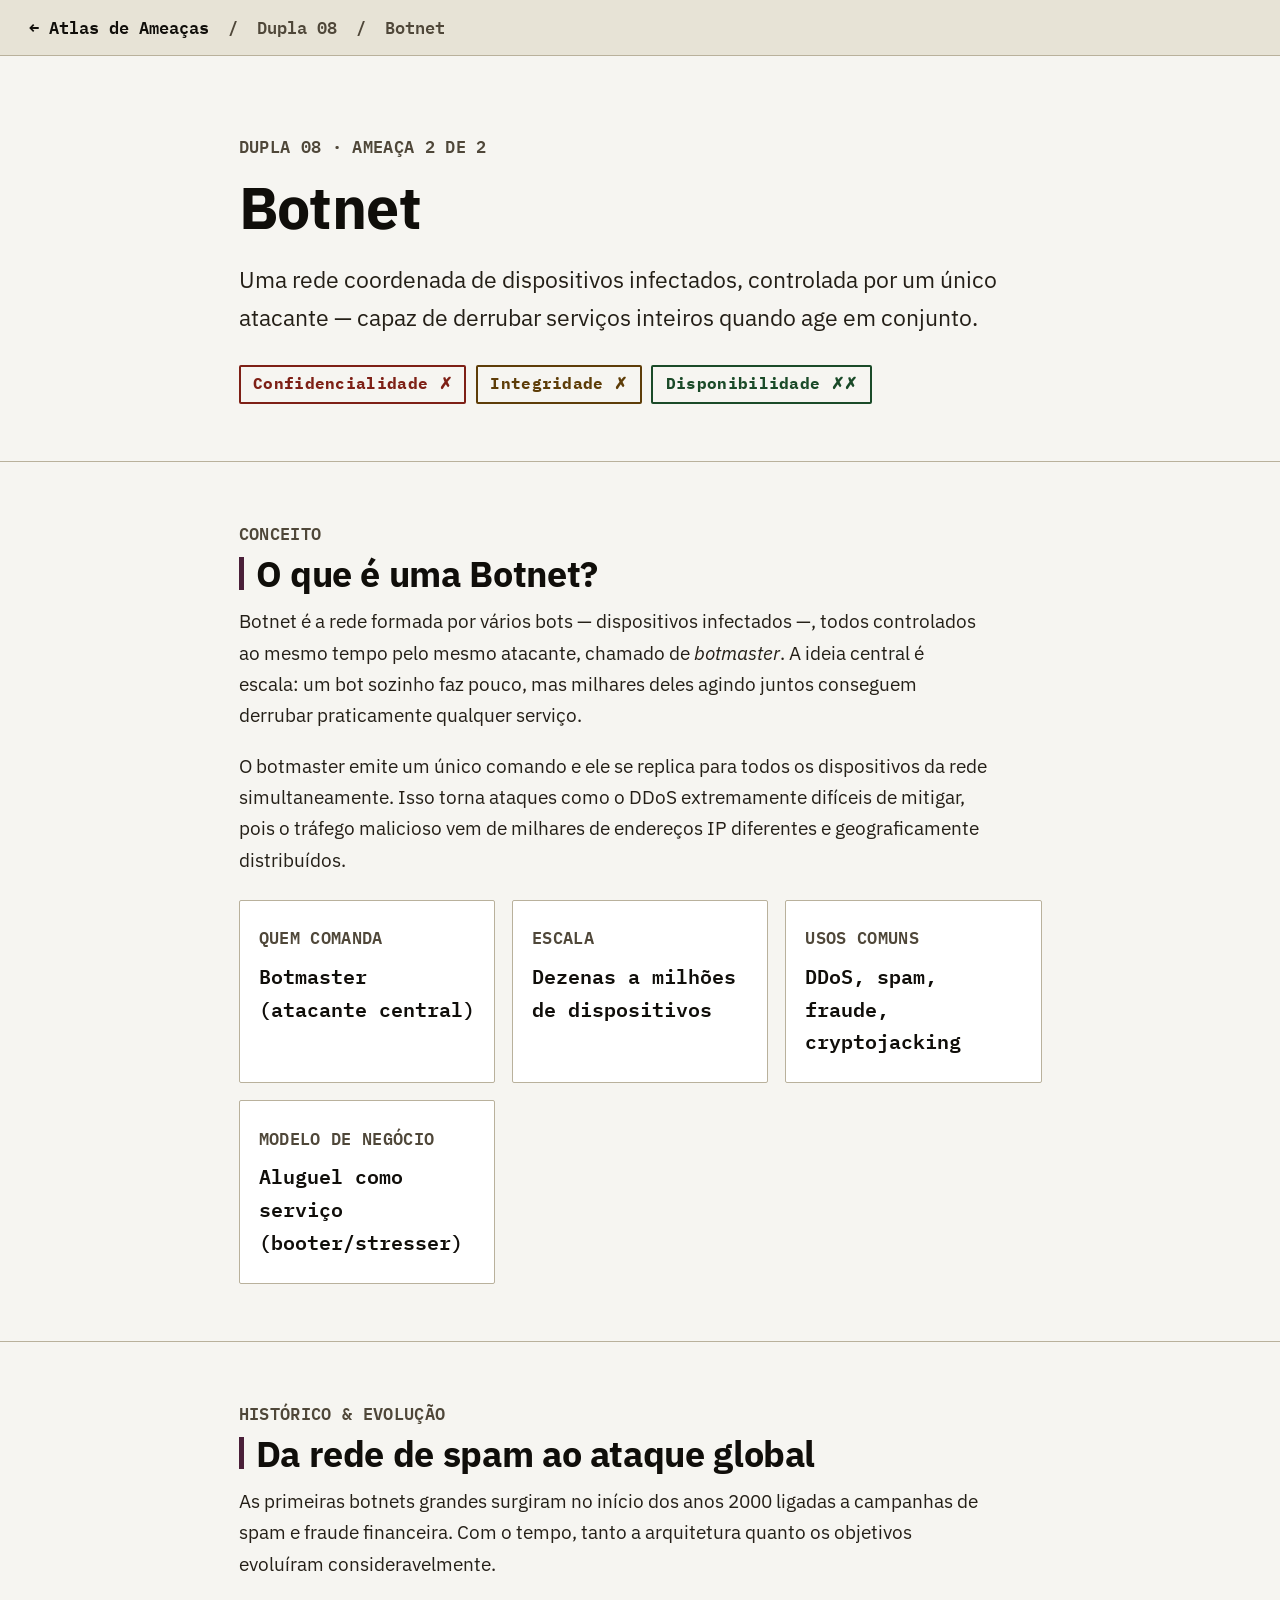
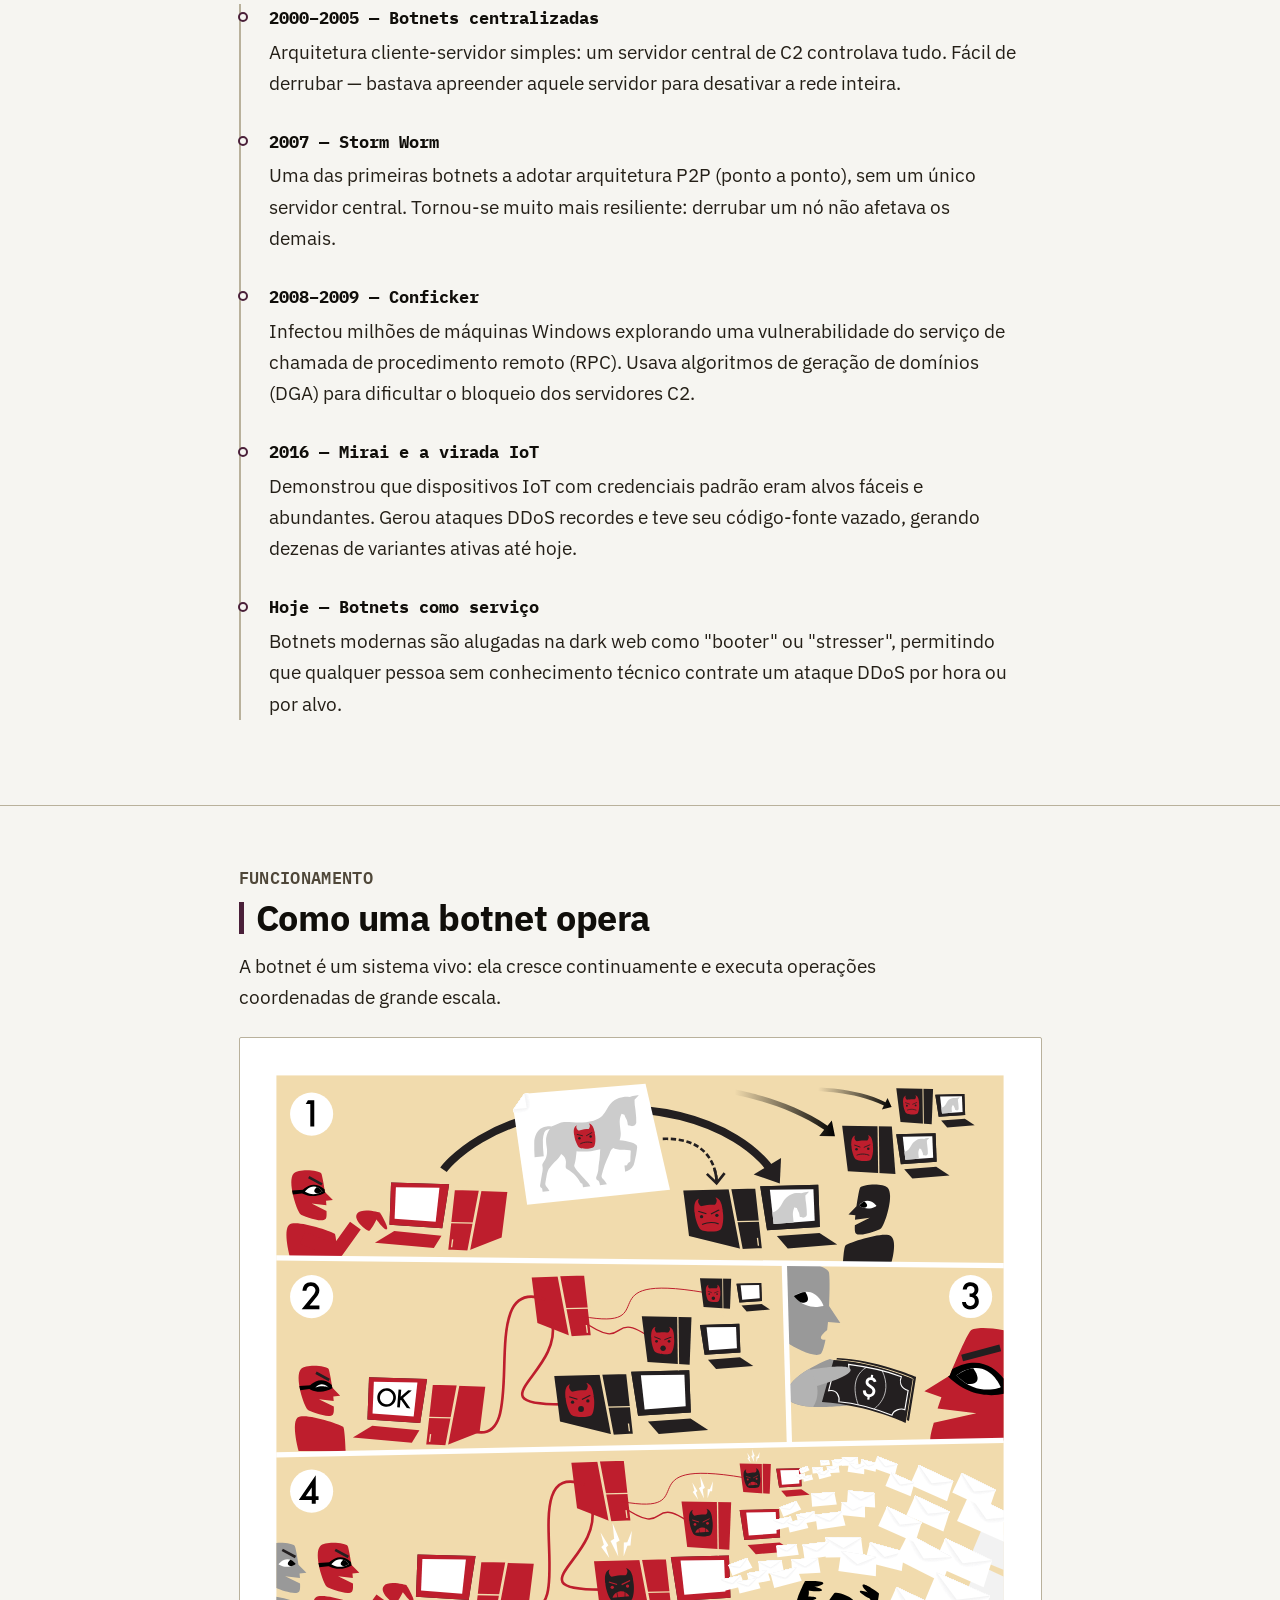
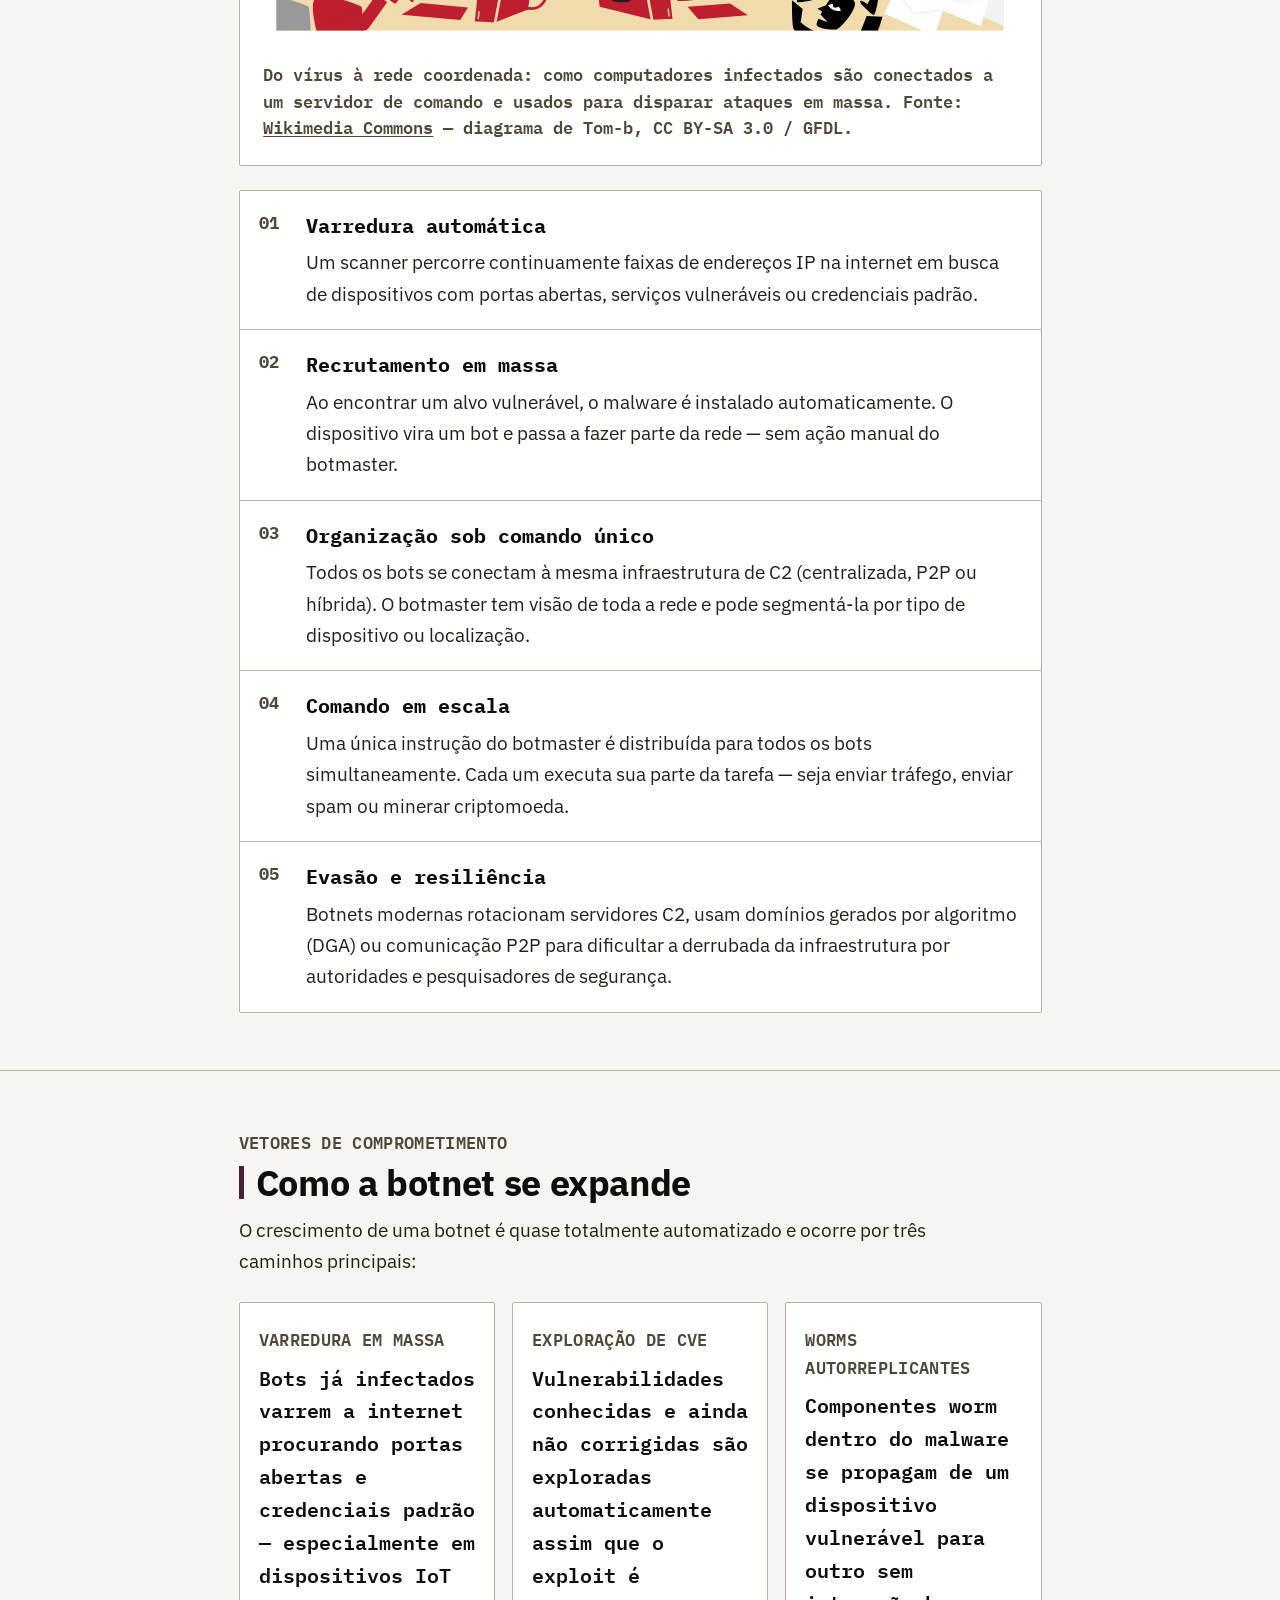
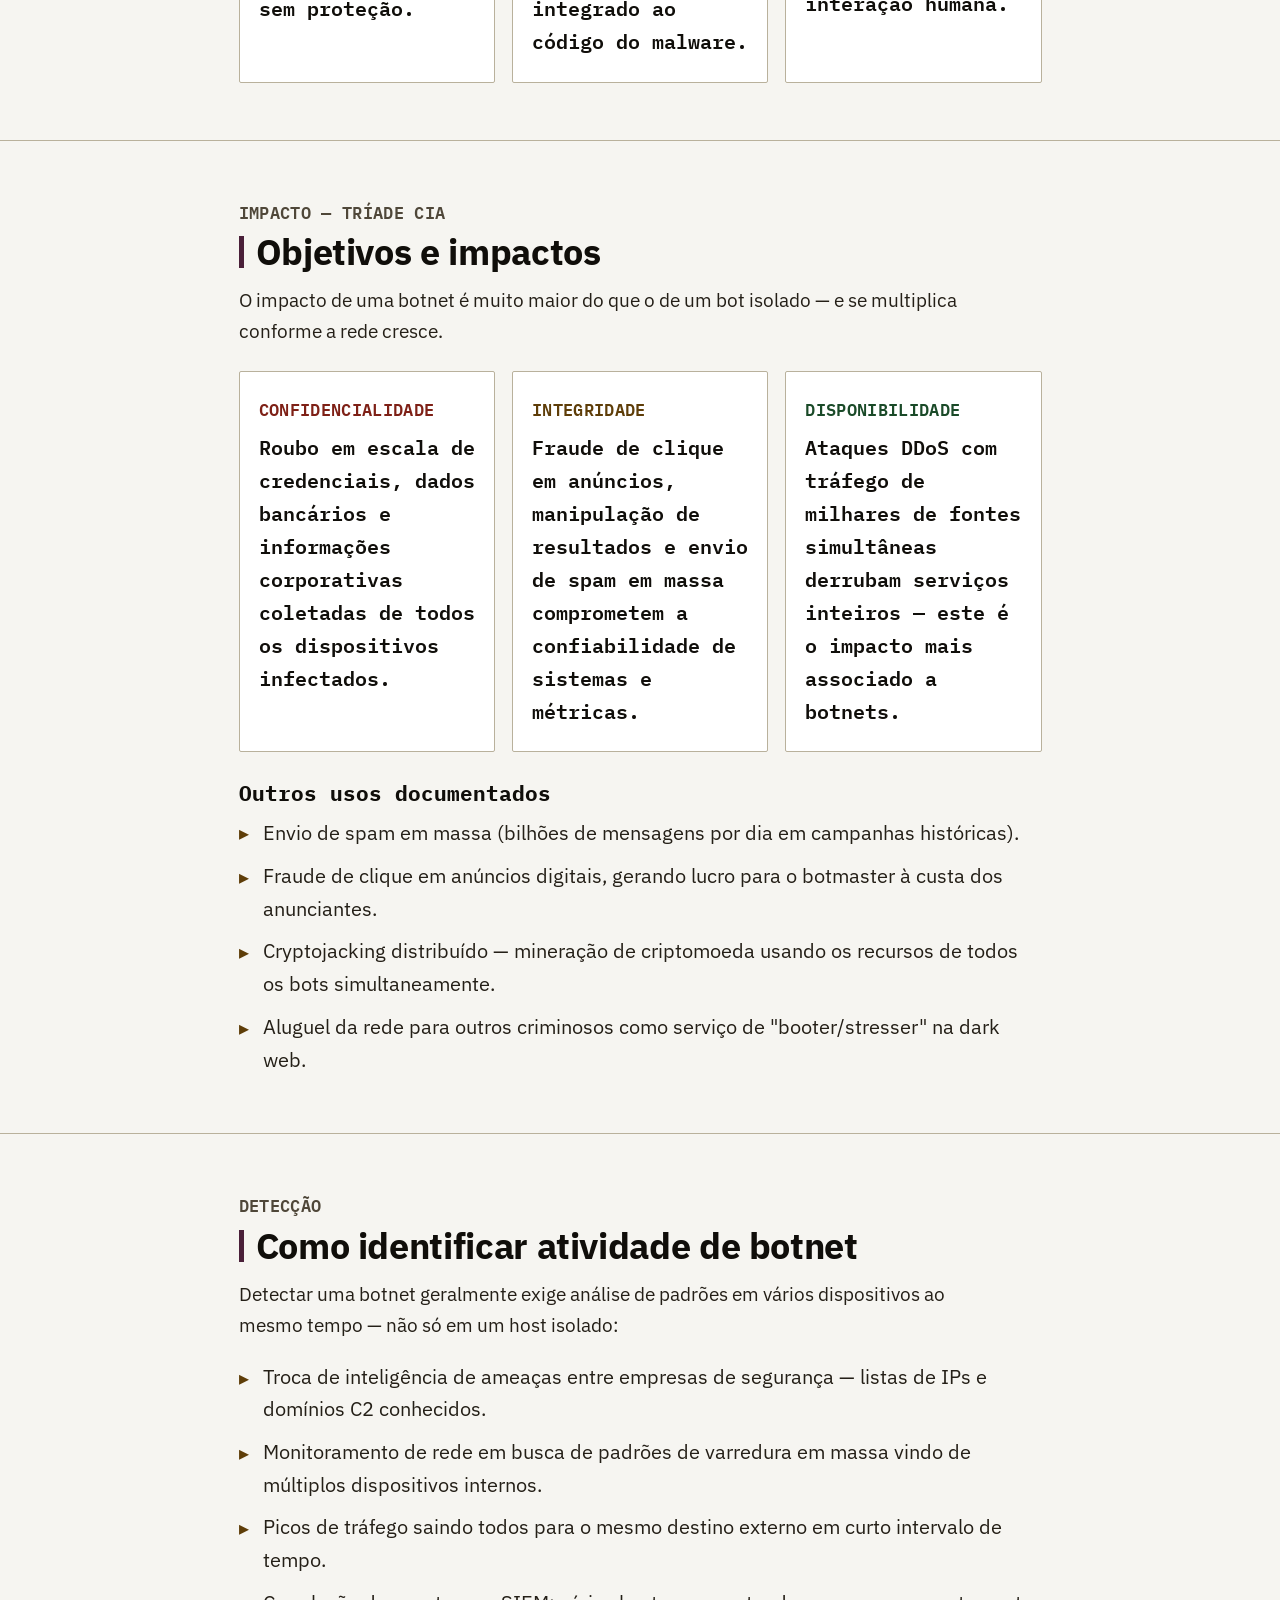
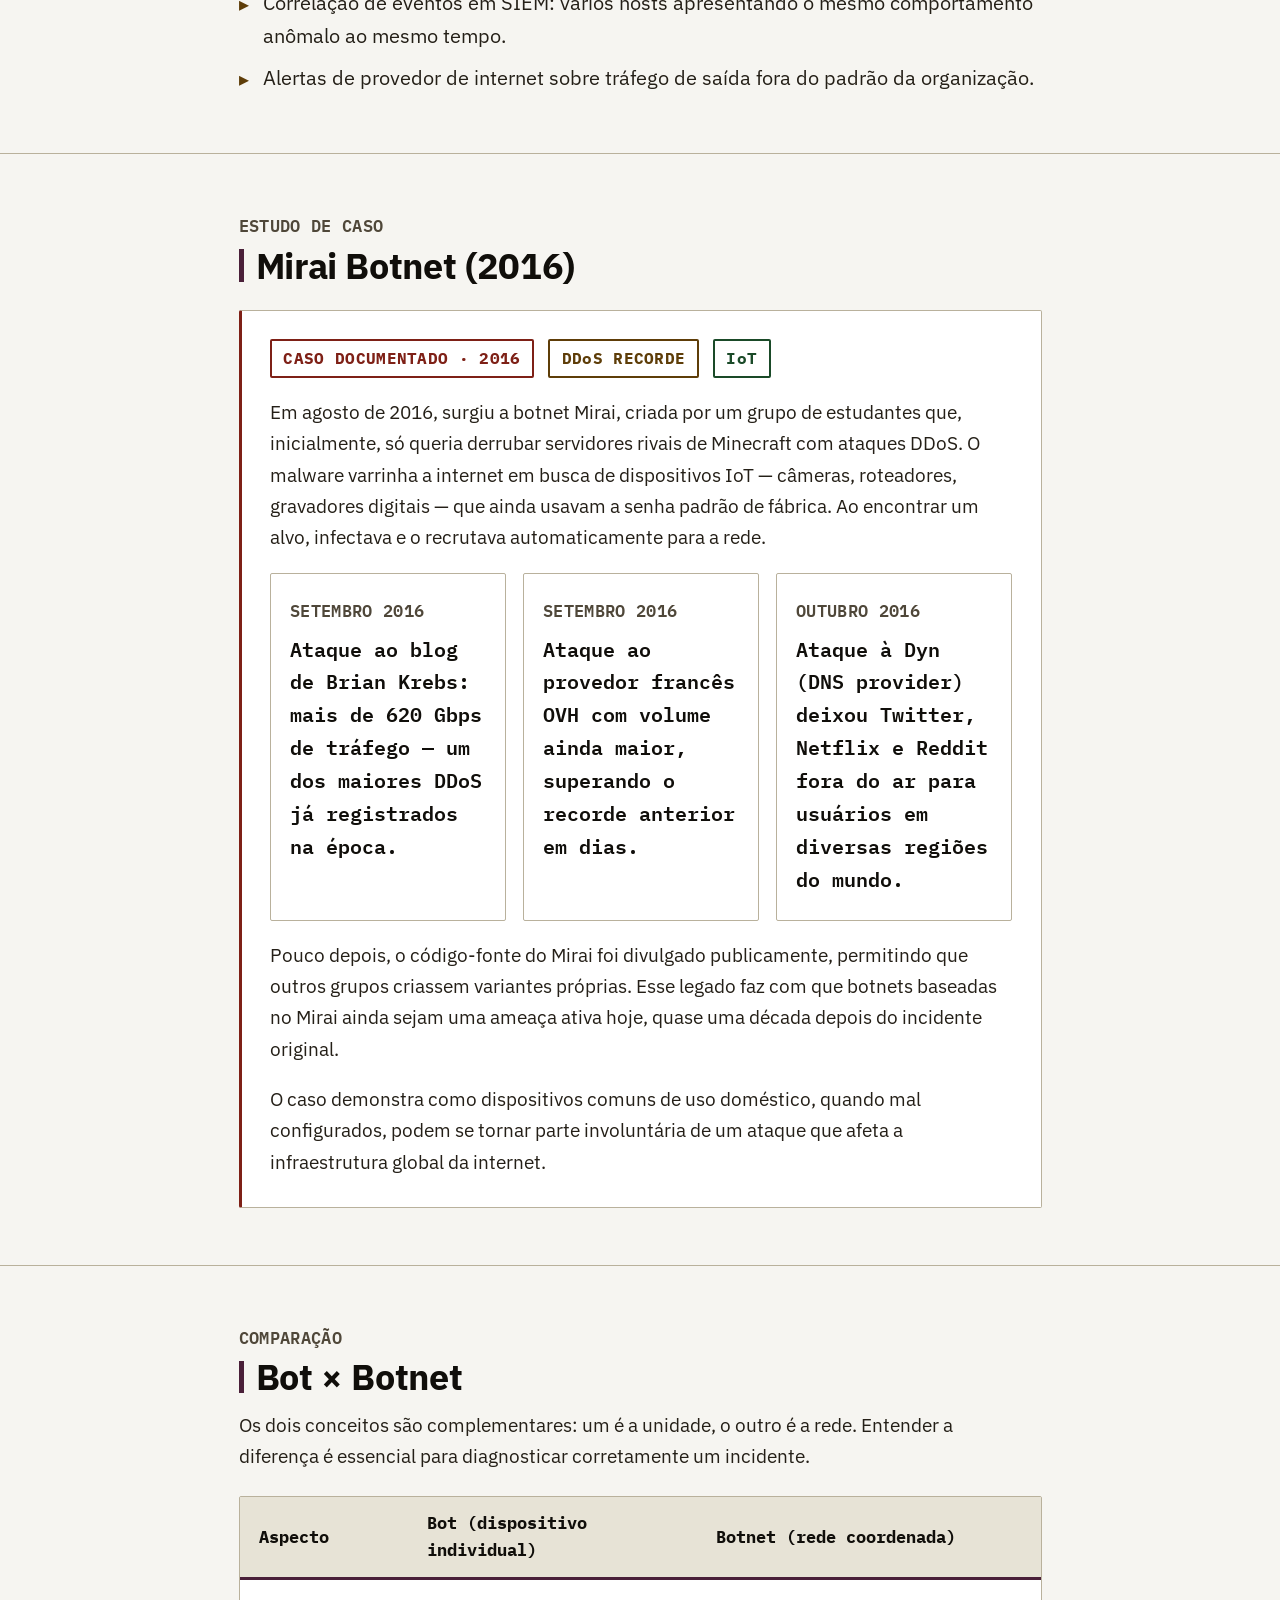
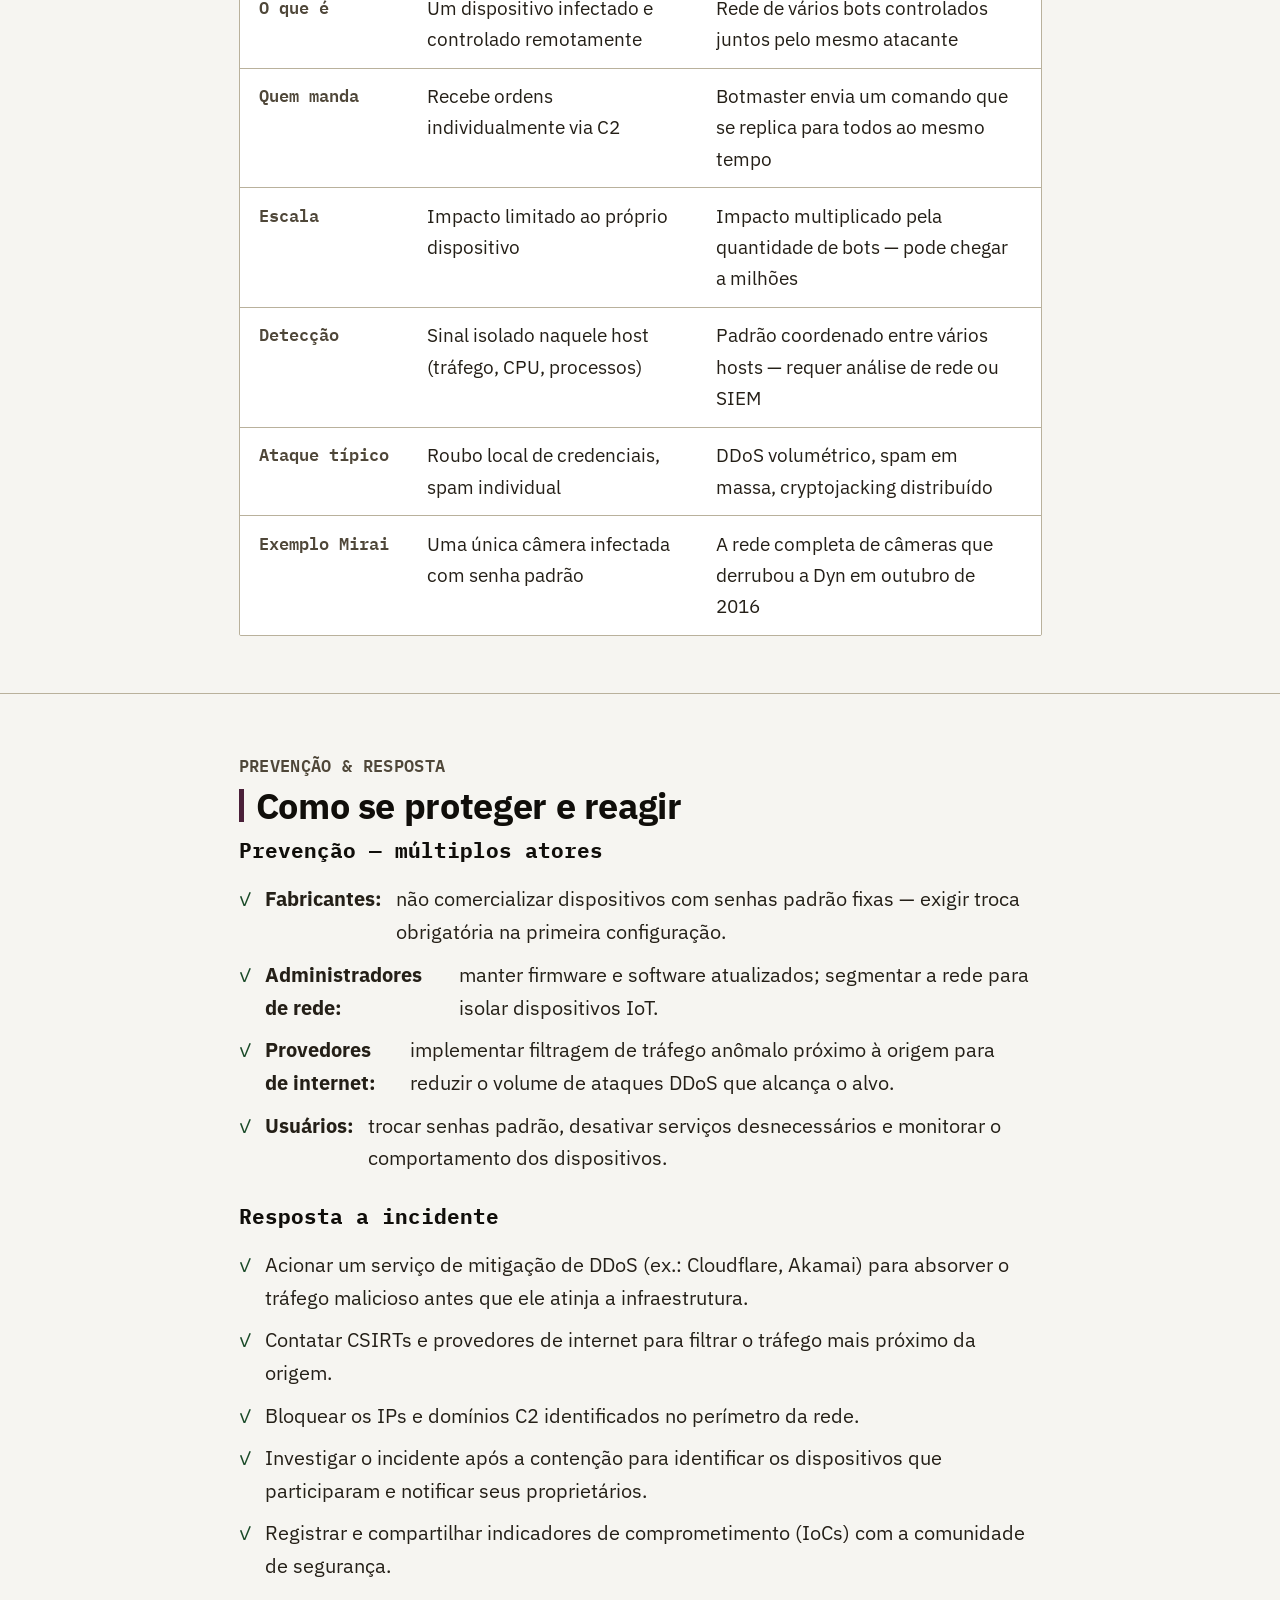
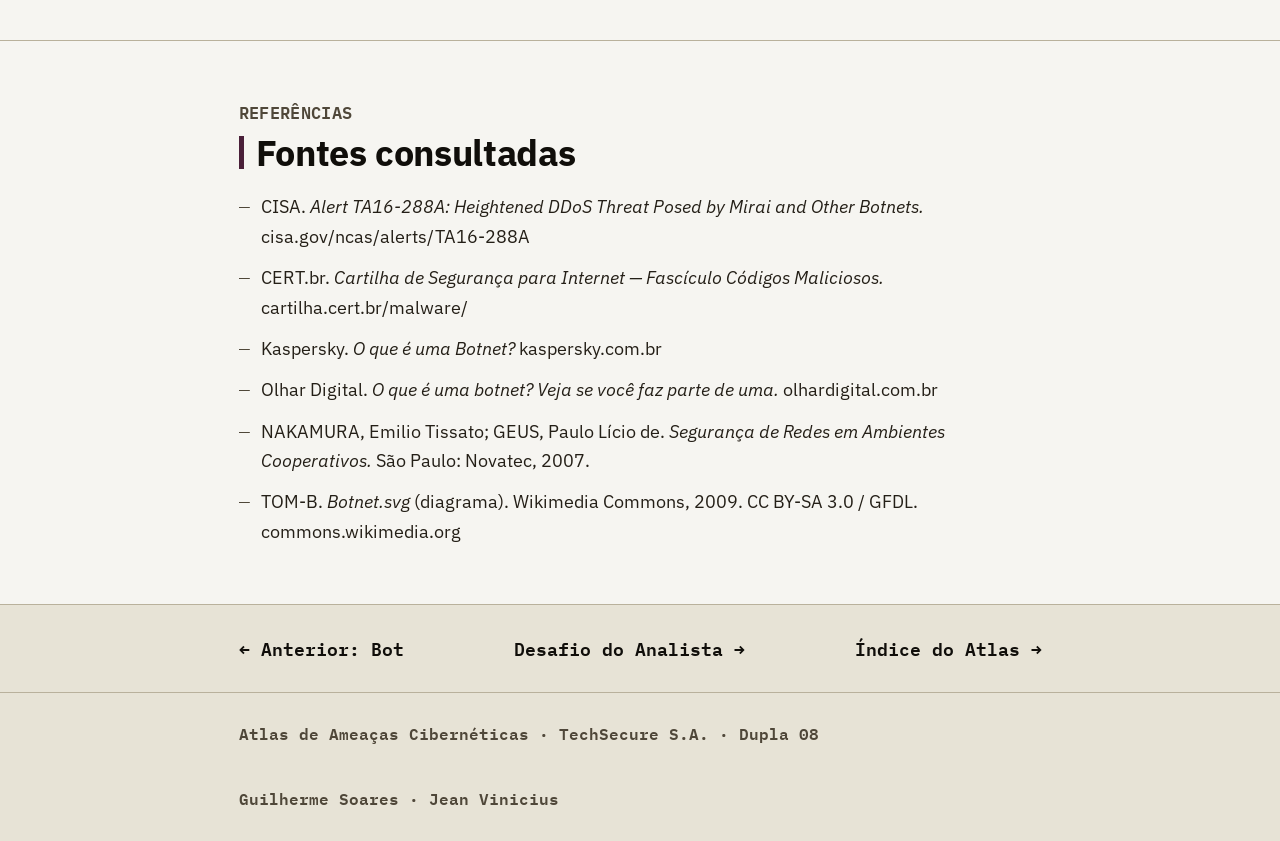
==== commit 0462d602: "Update fmt.Println message from 'Hello' to 'Goodbye'" ====
--- a/dupla08/botnet.html
+++ b/dupla08/botnet.html
@@ -389,6 +389,7 @@
     <div class="container">
       <div class="dupla-nav-inner">
         <a href="bot.html" class="dupla-nav-link">← Anterior: Bot</a>
+        <a href="desafio.html" class="dupla-nav-link">Desafio do Analista →</a>
         <a href="../index.html" class="dupla-nav-link">Índice do Atlas →</a>
       </div>
     </div>
@@ -404,4 +405,4 @@
   </footer>
 
 </body>
-</html>+</html>
